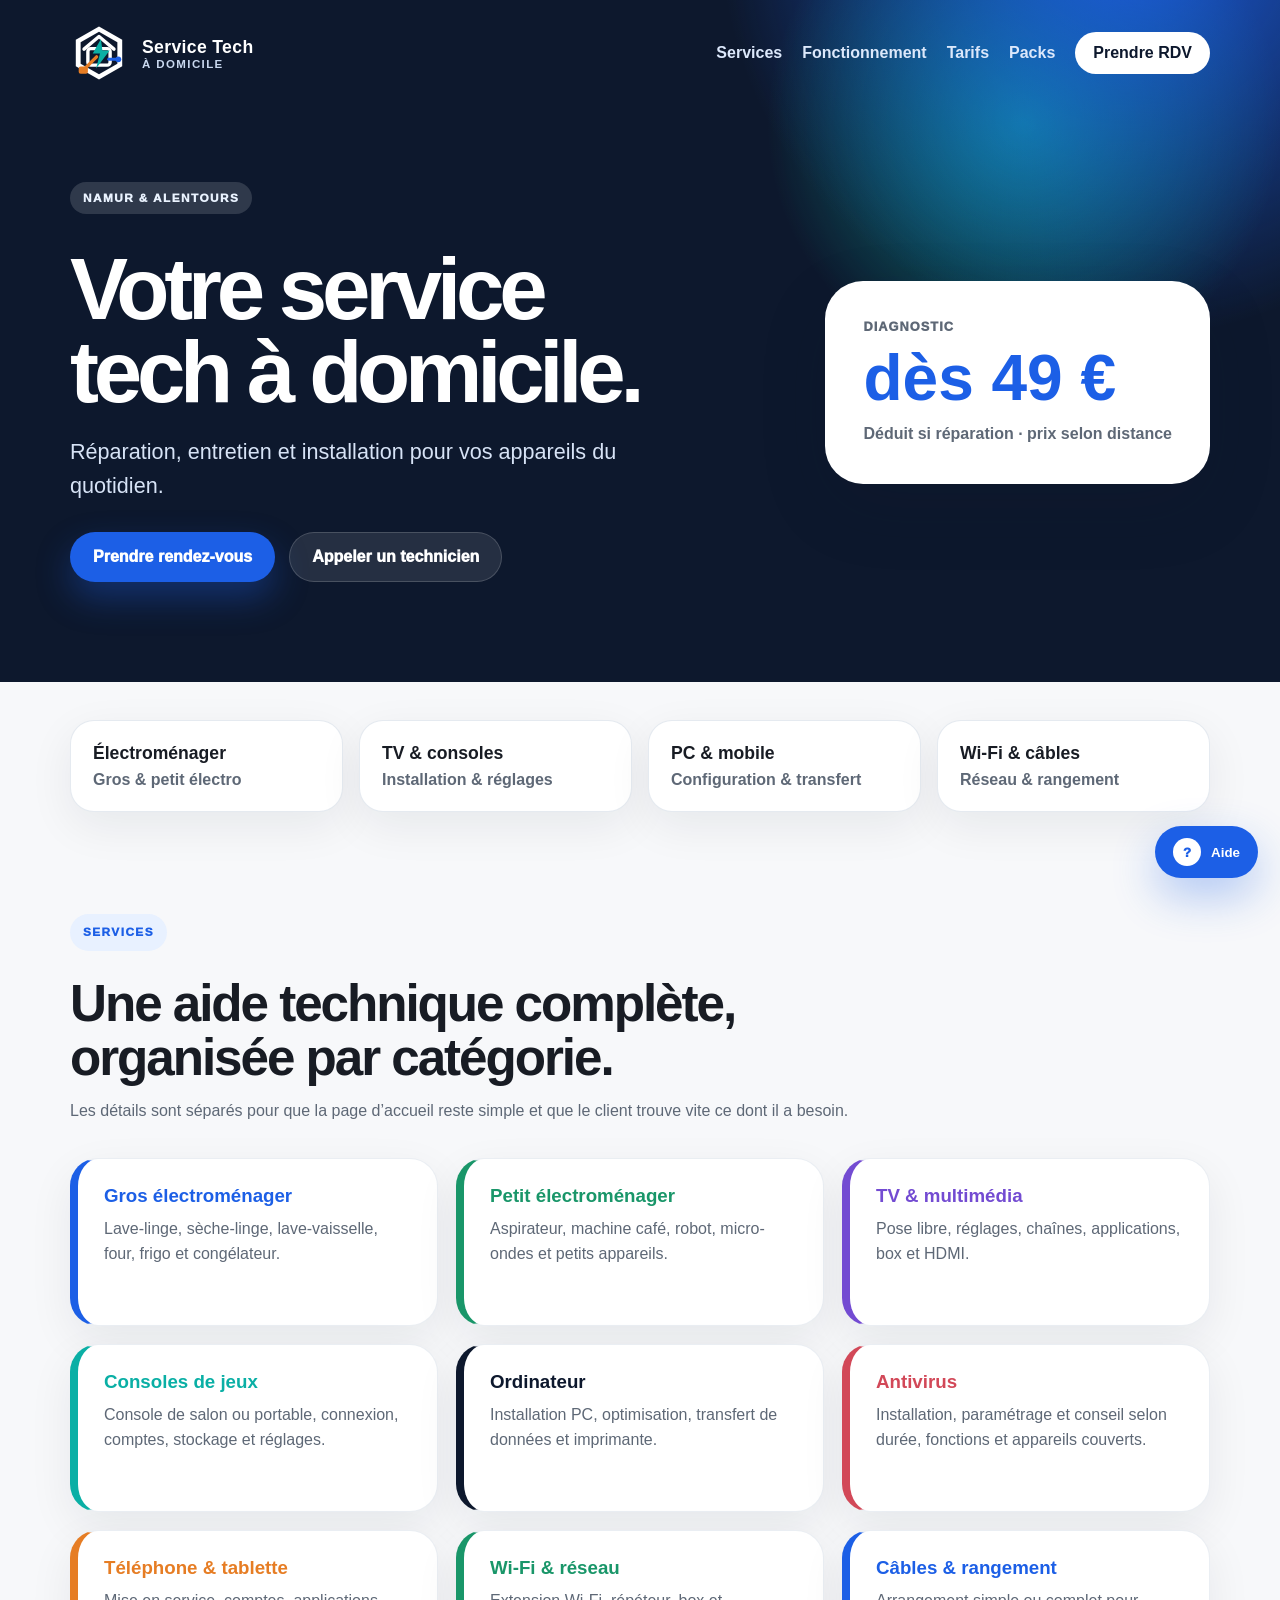
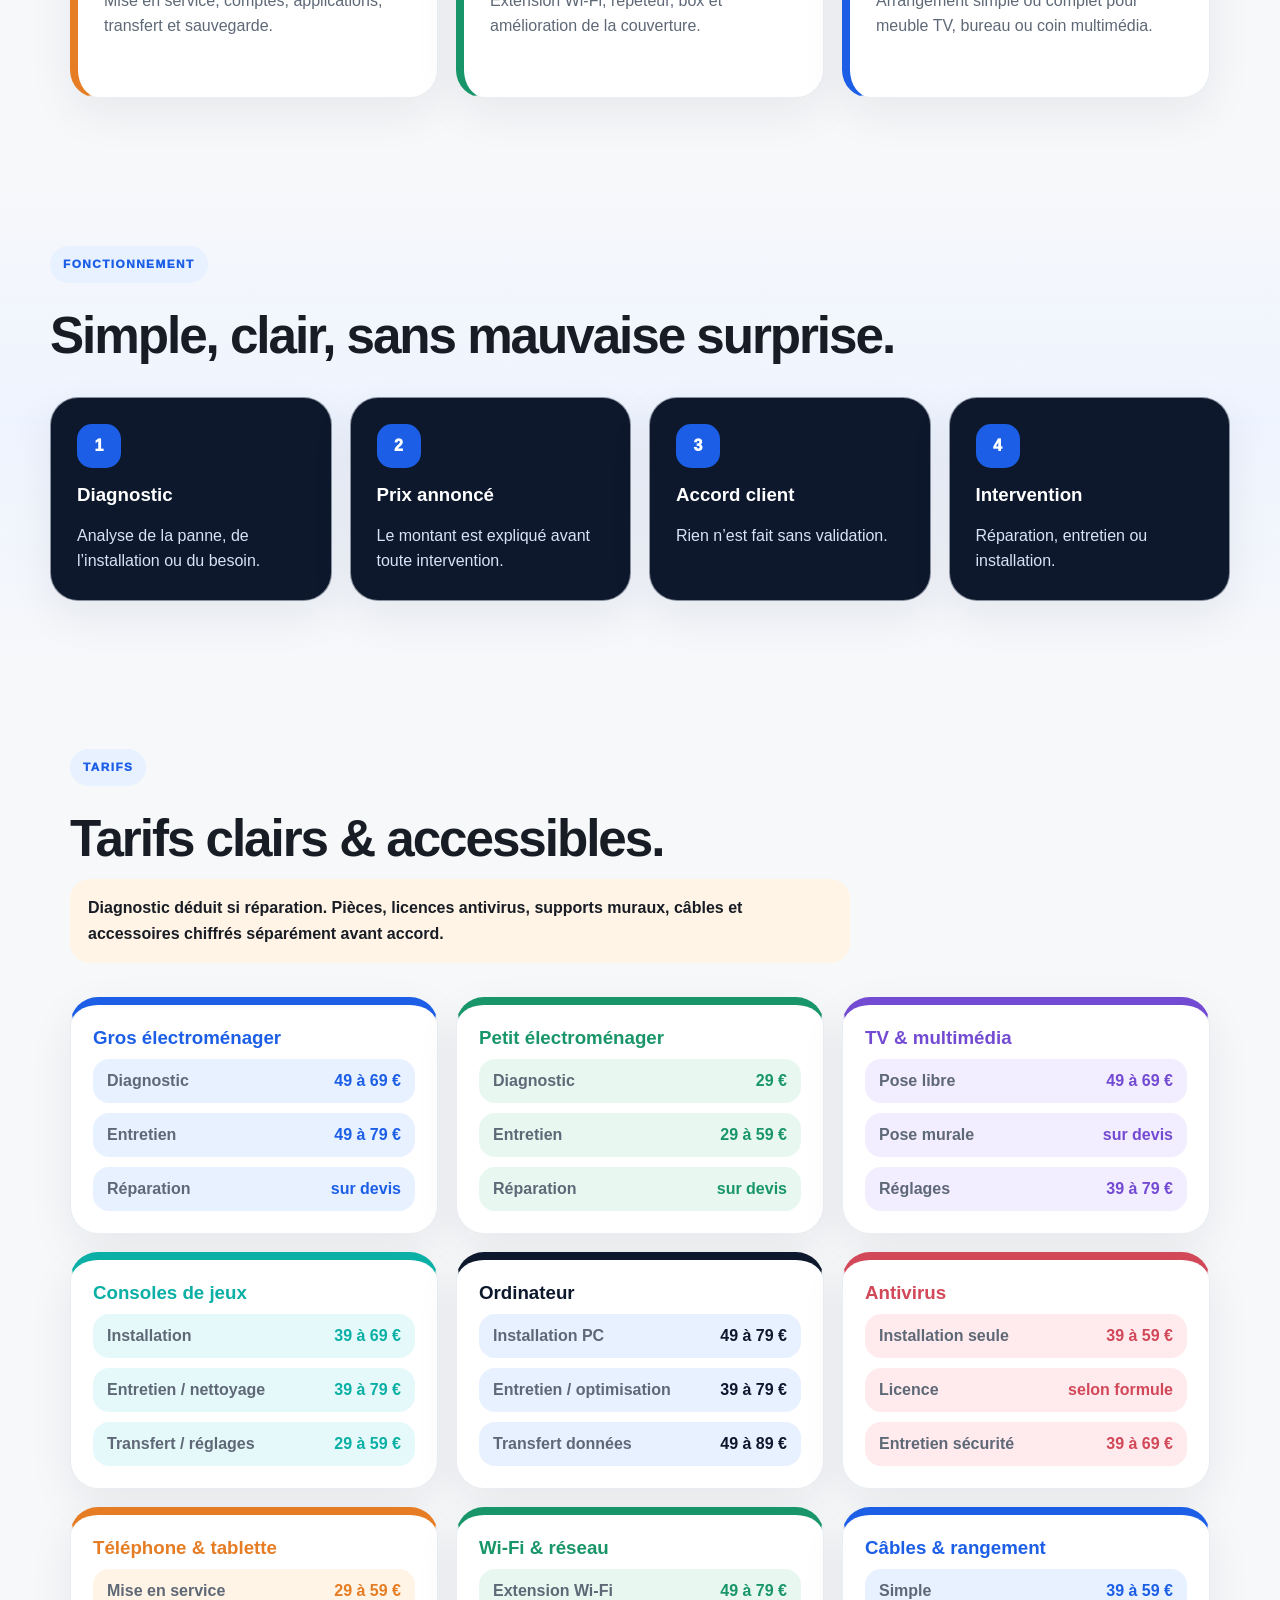
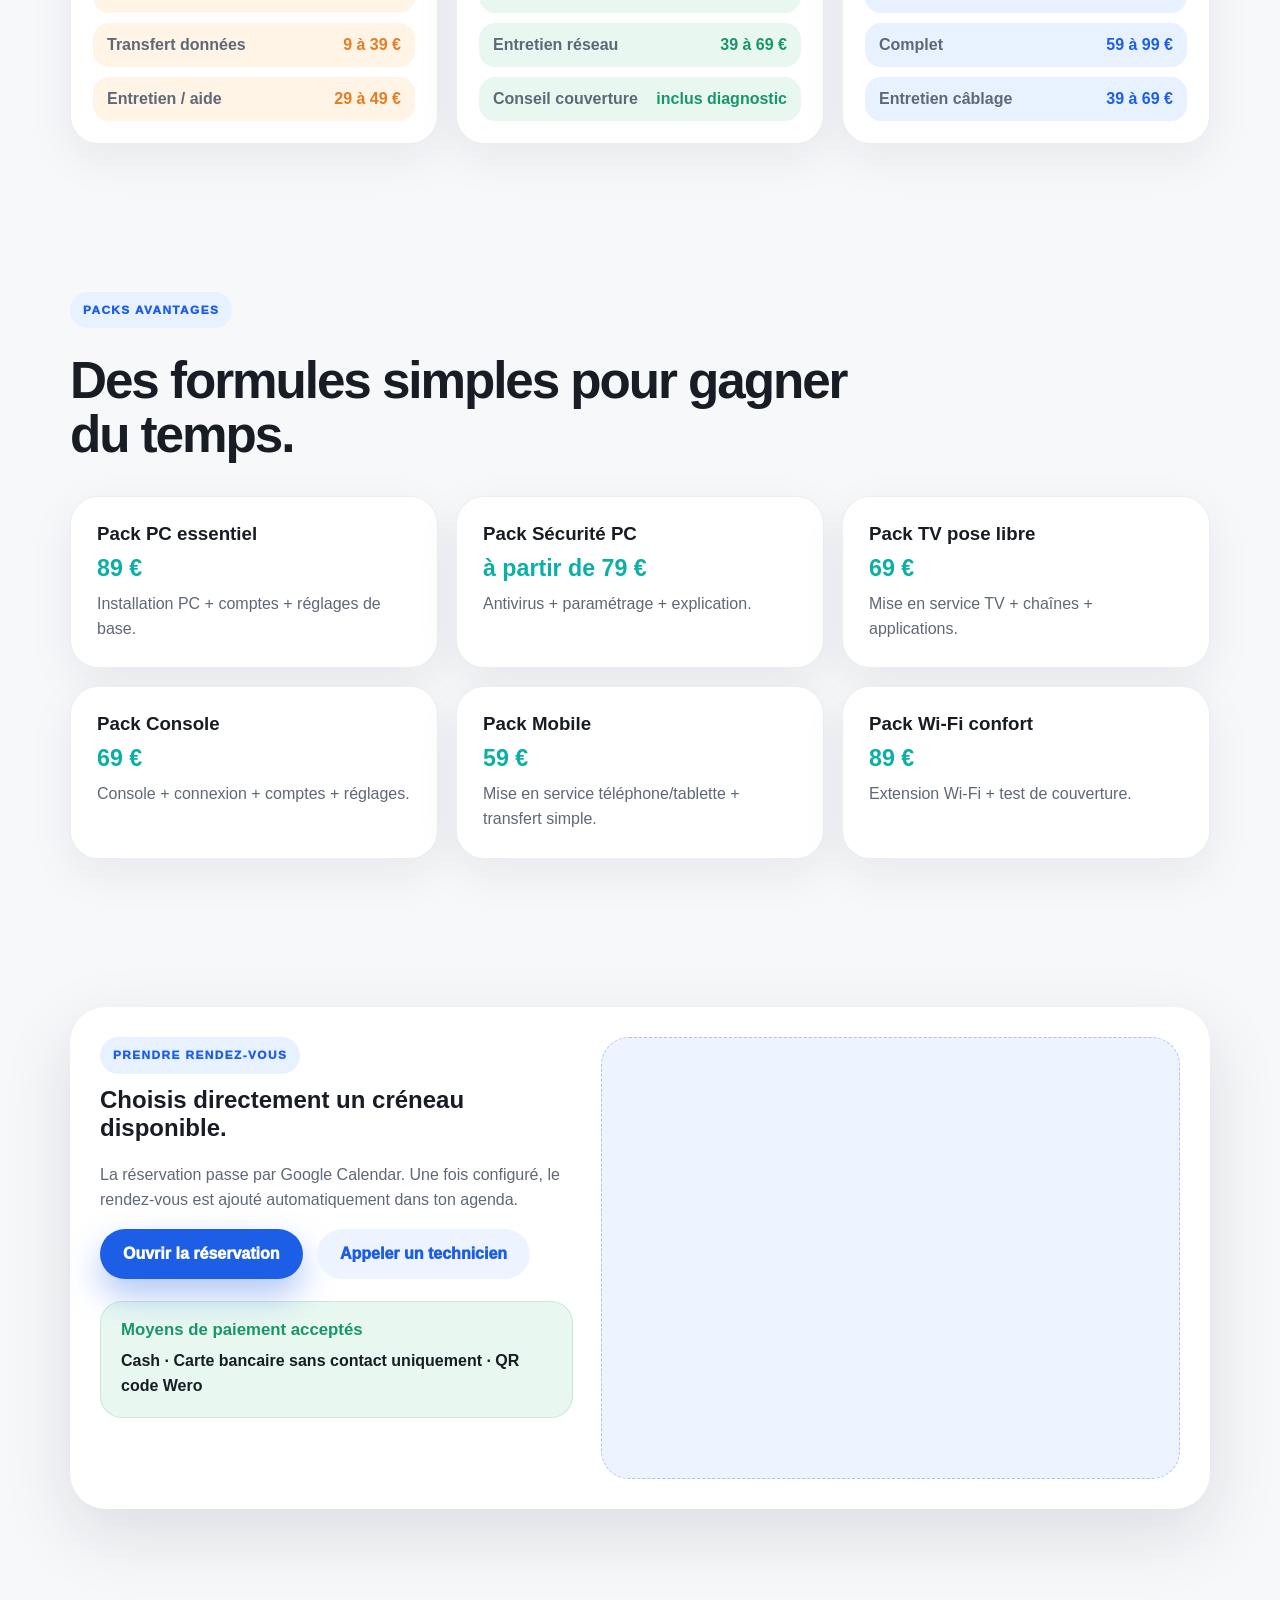
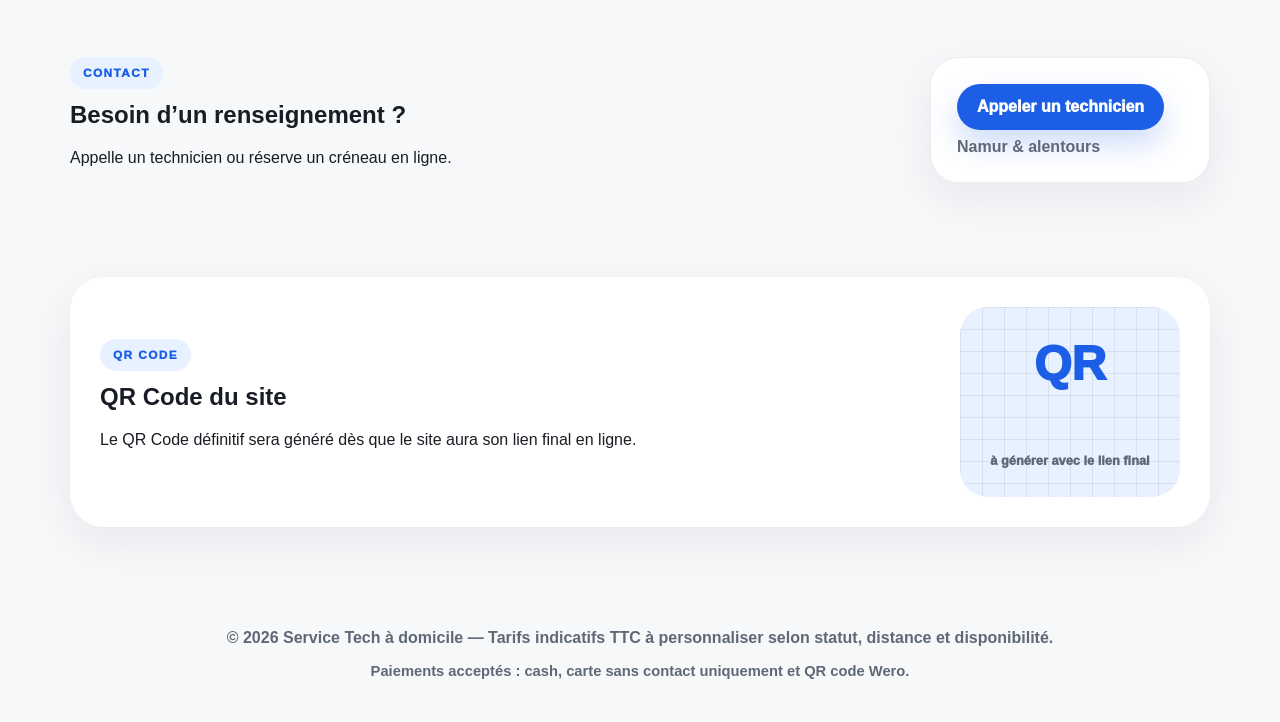
==== index.html @ f1ea6dc9 "Add files via upload" ====
<!doctype html>
<html lang="fr">
<head>
  <meta charset="utf-8" />
  <meta name="viewport" content="width=device-width,initial-scale=1" />
  <meta name="description" content="Service Tech à domicile à Namur : réparation, entretien et installation électroménager, TV, PC, téléphone, tablette, consoles, Wi‑Fi et câbles." />
  <title>Service Tech à domicile — Namur</title>
  <link rel="preconnect" href="https://calendar.google.com">
  <link rel="stylesheet" href="styles.css" />
</head>
<body>
  <header class="site-header" id="top">
    <nav class="nav">
      <a class="brand" href="#top" aria-label="Accueil Service Tech">
        <span class="logo" aria-hidden="true">
          <svg viewBox="0 0 120 120" role="img">
            <polygon points="60,5 108,32.5 108,87.5 60,115 12,87.5 12,32.5" fill="#fff"/>
            <polygon points="60,16 98,38 98,82 60,104 22,82 22,38" fill="#0d182d"/>
            <path d="M29 52 L60 26 L91 52" fill="none" stroke="#fff" stroke-width="7" stroke-linecap="round" stroke-linejoin="round"/>
            <rect x="37" y="51" width="46" height="34" rx="6" fill="none" stroke="#fff" stroke-width="7"/>
            <path d="M64 31 L47 61 H62 L54 92 L82 55 H67 Z" fill="#0aafa5"/>
            <path d="M28 95 L55 68" stroke="#e67d24" stroke-width="7" stroke-linecap="round"/>
            <rect x="18" y="88" width="19" height="15" rx="4" fill="#e67d24"/>
            <path d="M80 73 H96" stroke="#1c5fe6" stroke-width="6" stroke-linecap="round"/>
            <circle cx="100" cy="73" r="6" fill="#1c5fe6"/>
          </svg>
        </span>
        <span>
          <strong>Service Tech</strong>
          <small>à domicile</small>
        </span>
      </a>

      <button class="nav-toggle" aria-expanded="false" aria-label="Ouvrir le menu">☰</button>

      <div class="nav-links">
        <a href="#services">Services</a>
        <a href="#fonctionnement">Fonctionnement</a>
        <a href="#tarifs">Tarifs</a>
        <a href="#packs">Packs</a>
        <a href="#rdv" class="nav-cta">Prendre RDV</a>
      </div>
    </nav>

    <section class="hero">
      <div class="hero-content">
        <p class="eyebrow">Namur & alentours</p>
        <h1>Votre service tech à domicile.</h1>
        <p class="hero-text">
          Réparation, entretien et installation pour vos appareils du quotidien.
        </p>
        <div class="hero-actions">
          <a class="btn primary" href="#rdv">Prendre rendez-vous</a>
          <a class="btn secondary" href="tel:+32498659894">Appeler un technicien</a>
        </div>
      </div>

      <aside class="hero-mini-card" aria-label="Engagement principal">
        <span>Diagnostic</span>
        <strong>dès 49 €</strong>
        <p>Déduit si réparation · prix selon distance</p>
      </aside>
    </section>
  </header>

  <main>
    <section class="section quick-categories" aria-label="Catégories principales">
      <div class="mini-grid">
        <a href="#services"><strong>Électroménager</strong><span>Gros & petit électro</span></a>
        <a href="#services"><strong>TV & consoles</strong><span>Installation & réglages</span></a>
        <a href="#services"><strong>PC & mobile</strong><span>Configuration & transfert</span></a>
        <a href="#services"><strong>Wi‑Fi & câbles</strong><span>Réseau & rangement</span></a>
      </div>
    </section>

    <section class="section" id="services">
      <div class="section-title">
        <p class="eyebrow dark">Services</p>
        <h2>Une aide technique complète, organisée par catégorie.</h2>
        <p>Les détails sont séparés pour que la page d’accueil reste simple et que le client trouve vite ce dont il a besoin.</p>
      </div>

      <div class="service-grid">
        <article class="service-card blue"><h3>Gros électroménager</h3><p>Lave-linge, sèche-linge, lave-vaisselle, four, frigo et congélateur.</p></article>
        <article class="service-card green"><h3>Petit électroménager</h3><p>Aspirateur, machine café, robot, micro-ondes et petits appareils.</p></article>
        <article class="service-card purple"><h3>TV & multimédia</h3><p>Pose libre, réglages, chaînes, applications, box et HDMI.</p></article>
        <article class="service-card teal"><h3>Consoles de jeux</h3><p>Console de salon ou portable, connexion, comptes, stockage et réglages.</p></article>
        <article class="service-card navy"><h3>Ordinateur</h3><p>Installation PC, optimisation, transfert de données et imprimante.</p></article>
        <article class="service-card red"><h3>Antivirus</h3><p>Installation, paramétrage et conseil selon durée, fonctions et appareils couverts.</p></article>
        <article class="service-card orange"><h3>Téléphone & tablette</h3><p>Mise en service, comptes, applications, transfert et sauvegarde.</p></article>
        <article class="service-card green"><h3>Wi‑Fi & réseau</h3><p>Extension Wi‑Fi, répéteur, box et amélioration de la couverture.</p></article>
        <article class="service-card blue"><h3>Câbles & rangement</h3><p>Arrangement simple ou complet pour meuble TV, bureau ou coin multimédia.</p></article>
      </div>
    </section>

    <section class="section process" id="fonctionnement">
      <div class="section-title">
        <p class="eyebrow dark">Fonctionnement</p>
        <h2>Simple, clair, sans mauvaise surprise.</h2>
      </div>
      <div class="steps">
        <article><span>1</span><h3>Diagnostic</h3><p>Analyse de la panne, de l’installation ou du besoin.</p></article>
        <article><span>2</span><h3>Prix annoncé</h3><p>Le montant est expliqué avant toute intervention.</p></article>
        <article><span>3</span><h3>Accord client</h3><p>Rien n’est fait sans validation.</p></article>
        <article><span>4</span><h3>Intervention</h3><p>Réparation, entretien ou installation.</p></article>
      </div>
    </section>

    <section class="section pricing" id="tarifs">
      <div class="section-title">
        <p class="eyebrow dark">Tarifs</p>
        <h2>Tarifs clairs & accessibles.</h2>
        <p class="notice">Diagnostic déduit si réparation. Pièces, licences antivirus, supports muraux, câbles et accessoires chiffrés séparément avant accord.</p>
      </div>

      <div class="pricing-grid">
        <article class="price-card blue"><h3>Gros électroménager</h3><p><span>Diagnostic</span><strong>49 à 69 €</strong></p><p><span>Entretien</span><strong>49 à 79 €</strong></p><p><span>Réparation</span><strong>sur devis</strong></p></article>
        <article class="price-card green"><h3>Petit électroménager</h3><p><span>Diagnostic</span><strong>29 €</strong></p><p><span>Entretien</span><strong>29 à 59 €</strong></p><p><span>Réparation</span><strong>sur devis</strong></p></article>
        <article class="price-card purple"><h3>TV & multimédia</h3><p><span>Pose libre</span><strong>49 à 69 €</strong></p><p><span>Pose murale</span><strong>sur devis</strong></p><p><span>Réglages</span><strong>39 à 79 €</strong></p></article>
        <article class="price-card teal"><h3>Consoles de jeux</h3><p><span>Installation</span><strong>39 à 69 €</strong></p><p><span>Entretien / nettoyage</span><strong>39 à 79 €</strong></p><p><span>Transfert / réglages</span><strong>29 à 59 €</strong></p></article>
        <article class="price-card navy"><h3>Ordinateur</h3><p><span>Installation PC</span><strong>49 à 79 €</strong></p><p><span>Entretien / optimisation</span><strong>39 à 79 €</strong></p><p><span>Transfert données</span><strong>49 à 89 €</strong></p></article>
        <article class="price-card red"><h3>Antivirus</h3><p><span>Installation seule</span><strong>39 à 59 €</strong></p><p><span>Licence</span><strong>selon formule</strong></p><p><span>Entretien sécurité</span><strong>39 à 69 €</strong></p></article>
        <article class="price-card orange"><h3>Téléphone & tablette</h3><p><span>Mise en service</span><strong>29 à 59 €</strong></p><p><span>Transfert données</span><strong>9 à 39 €</strong></p><p><span>Entretien / aide</span><strong>29 à 49 €</strong></p></article>
        <article class="price-card green"><h3>Wi‑Fi & réseau</h3><p><span>Extension Wi‑Fi</span><strong>49 à 79 €</strong></p><p><span>Entretien réseau</span><strong>39 à 69 €</strong></p><p><span>Conseil couverture</span><strong>inclus diagnostic</strong></p></article>
        <article class="price-card blue"><h3>Câbles & rangement</h3><p><span>Simple</span><strong>39 à 59 €</strong></p><p><span>Complet</span><strong>59 à 99 €</strong></p><p><span>Entretien câblage</span><strong>39 à 69 €</strong></p></article>
      </div>
    </section>

    <section class="section packs" id="packs">
      <div class="section-title">
        <p class="eyebrow dark">Packs Avantages</p>
        <h2>Des formules simples pour gagner du temps.</h2>
      </div>
      <div class="pack-grid">
        <article><h3>Pack PC essentiel</h3><strong>89 €</strong><p>Installation PC + comptes + réglages de base.</p></article>
        <article><h3>Pack Sécurité PC</h3><strong>à partir de 79 €</strong><p>Antivirus + paramétrage + explication.</p></article>
        <article><h3>Pack TV pose libre</h3><strong>69 €</strong><p>Mise en service TV + chaînes + applications.</p></article>
        <article><h3>Pack Console</h3><strong>69 €</strong><p>Console + connexion + comptes + réglages.</p></article>
        <article><h3>Pack Mobile</h3><strong>59 €</strong><p>Mise en service téléphone/tablette + transfert simple.</p></article>
        <article><h3>Pack Wi‑Fi confort</h3><strong>89 €</strong><p>Extension Wi‑Fi + test de couverture.</p></article>
      </div>
    </section>

    <section class="section booking" id="rdv">
      <div class="booking-card">
        <div>
          <p class="eyebrow dark">Prendre rendez-vous</p>
          <h2>Choisis directement un créneau disponible.</h2>
          <p>
            La réservation passe par Google Calendar. Une fois configuré, le rendez-vous est ajouté automatiquement dans ton agenda.
          </p>
          <a class="btn primary booking-link" href="#" target="_blank" rel="noopener">Ouvrir la réservation</a>
          <a class="btn ghost" href="tel:+32498659894">Appeler un technicien</a>

          <div class="payment-box">
            <h3>Moyens de paiement acceptés</h3>
            <p>Cash · Carte bancaire sans contact uniquement · QR code Wero</p>
          </div>
          
        </div>
        <div class="booking-embed">
          <iframe title="Réservation Google Calendar" src="about:blank"></iframe>
          <p class="embed-placeholder">Ton calendrier de réservation apparaîtra ici après configuration.</p>
        </div>
      </div>
    </section>

    <section class="section contact" id="contact">
      <div>
        <p class="eyebrow dark">Contact</p>
        <h2>Besoin d’un renseignement ?</h2>
        <p>Appelle un technicien ou réserve un créneau en ligne.</p>
      </div>
      <div class="contact-card">
        <a class="call-technician" href="tel:+32498659894">Appeler un technicien</a>
        <span>Namur & alentours</span>
      </div>
    </section>
    <section class="section qr-section" id="qrcode">
      <div class="qr-card">
        <div>
          <p class="eyebrow dark">QR Code</p>
          <h2>QR Code du site</h2>
          <p>Le QR Code définitif sera généré dès que le site aura son lien final en ligne.</p>
        </div>
        <div class="qr-placeholder">
          <span>QR</span>
          <small>à générer avec le lien final</small>
        </div>
      </div>
    </section>

  </main>

  <div class="chatbot" aria-live="polite">
    <button class="chatbot-toggle" aria-expanded="false" aria-label="Ouvrir l’assistant">
      <span>?</span>
      <strong>Aide</strong>
    </button>

    <section class="chatbot-panel" aria-label="Assistant du site">
      <div class="chatbot-header">
        <div>
          <strong>Assistant Service Tech</strong>
          <span>Je vous aide à choisir le bon service</span>
        </div>
        <button class="chatbot-close" aria-label="Fermer l’assistant">×</button>
      </div>

      <div class="chatbot-messages" id="chatbotMessages">
        <div class="bot-message">
          Bonjour 👋 Je peux vous aider à trouver le bon service. Quel est votre besoin ?
        </div>
      </div>

      <div class="chatbot-quick">
        <button data-answer="rdv">Prendre rendez-vous</button>
        <button data-answer="electro">Panne électroménager</button>
        <button data-answer="tv">TV ou console</button>
        <button data-answer="pc">PC / antivirus</button>
        <button data-answer="mobile">Téléphone / tablette</button>
        <button data-answer="wifi">Wi‑Fi / câbles</button>
        <button data-answer="tarifs">Voir les tarifs</button>
        <button data-answer="paiement">Paiements acceptés</button>
      </div>

      <form class="chatbot-form">
        <input type="text" id="chatbotInput" placeholder="Écrivez votre question..." autocomplete="off" />
        <button type="submit">Envoyer</button>
      </form>
    </section>
  </div>


  <footer>
    <p>© <span id="year"></span> Service Tech à domicile — Tarifs indicatifs TTC à personnaliser selon statut, distance et disponibilité.</p>
    <p class="footer-payment">Paiements acceptés : cash, carte sans contact uniquement et QR code Wero.</p>
  </footer>

  <script src="script.js"></script>
</body>
</html>
---- styles.css ----
:root{
  --navy:#0d182d;
  --ink:#181c24;
  --muted:#5e6876;
  --blue:#1c5fe6;
  --teal:#0aafa5;
  --orange:#e67d24;
  --green:#199669;
  --purple:#734bd2;
  --red:#d24858;
  --bg:#f7f8fa;
  --card:#ffffff;
  --line:#dce3eb;
  --soft-blue:#e8f1ff;
  --soft-green:#e8f8f1;
  --soft-purple:#f2edff;
  --soft-orange:#fff4e6;
  --soft-red:#ffebee;
  --soft-teal:#e6f9fa;
  --shadow:0 24px 70px rgba(13,24,45,.12);
  --radius:28px;
}

*{box-sizing:border-box}
html{scroll-behavior:smooth}
body{
  margin:0;
  font-family:-apple-system,BlinkMacSystemFont,"Segoe UI",Roboto,Arial,sans-serif;
  background:var(--bg);
  color:var(--ink);
}
a{color:inherit;text-decoration:none}
.site-header{
  background:
    radial-gradient(circle at 88% -10%, rgba(28,95,230,.95), transparent 30%),
    radial-gradient(circle at 80% 18%, rgba(10,175,165,.75), transparent 22%),
    var(--navy);
  color:white;
  overflow:hidden;
}
.nav{
  max-width:1180px;
  margin:auto;
  padding:24px 20px;
  display:flex;
  align-items:center;
  justify-content:space-between;
  gap:20px;
}
.brand{display:flex;align-items:center;gap:14px}
.logo{width:58px;height:58px;display:grid;place-items:center}
.logo svg{width:58px;height:58px}
.brand strong{display:block;font-size:1.1rem;letter-spacing:.02em}
.brand small{display:block;color:#c9d8ef;text-transform:uppercase;font-weight:800;font-size:.72rem;letter-spacing:.12em}
.nav-links{display:flex;align-items:center;gap:20px;font-weight:800;color:#dce8fb}
.nav-links a:hover{color:white}
.nav-cta{background:white;color:var(--navy)!important;padding:12px 18px;border-radius:999px}
.nav-toggle{display:none;border:0;background:white;color:var(--navy);border-radius:14px;padding:10px 13px;font-size:1.2rem}

.hero{
  max-width:1180px;
  margin:auto;
  padding:76px 20px 100px;
  display:grid;
  grid-template-columns:1.15fr .85fr;
  gap:48px;
  align-items:center;
}
.eyebrow{
  display:inline-flex;
  padding:9px 13px;
  border-radius:999px;
  background:rgba(255,255,255,.14);
  color:#eaf3ff;
  text-transform:uppercase;
  font-weight:950;
  letter-spacing:.12em;
  font-size:.74rem;
}
.eyebrow.dark{background:var(--soft-blue);color:var(--blue)}
h1,h2,h3,p{margin-top:0}
h1{
  font-size:clamp(3rem,6.8vw,6rem);
  line-height:.95;
  margin:22px 0;
  letter-spacing:-.06em;
  max-width:780px;
}
.hero-text{font-size:1.35rem;line-height:1.55;color:#d7e3f6;max-width:610px}
.hero-actions{display:flex;gap:14px;flex-wrap:wrap;margin-top:30px}
.btn{
  display:inline-flex;
  align-items:center;
  justify-content:center;
  border-radius:999px;
  padding:15px 22px;
  font-weight:950;
  border:1px solid transparent;
}
.btn.primary{background:var(--blue);color:white;box-shadow:0 16px 34px rgba(28,95,230,.35)}
.btn.secondary{background:rgba(255,255,255,.1);color:white;border-color:rgba(255,255,255,.16)}
.btn.ghost{background:#eef4ff;color:var(--blue);margin-left:10px}
.hero-mini-card{
  background:white;
  color:var(--ink);
  border-radius:38px;
  padding:38px;
  box-shadow:var(--shadow);
  max-width:420px;
  justify-self:end;
}
.hero-mini-card span{display:block;color:var(--muted);font-weight:950;text-transform:uppercase;letter-spacing:.08em;font-size:.8rem}
.hero-mini-card strong{display:block;color:var(--blue);font-size:4rem;line-height:1;margin:12px 0}
.hero-mini-card p{color:var(--muted);font-weight:850;margin:0;line-height:1.5}

.section{max-width:1180px;margin:auto;padding:74px 20px}
.quick-categories{padding-top:38px;padding-bottom:28px}
.mini-grid{display:grid;grid-template-columns:repeat(4,1fr);gap:16px}
.mini-grid a{
  background:white;
  border-radius:24px;
  padding:22px;
  box-shadow:0 14px 45px rgba(13,24,45,.07);
  border:1px solid rgba(220,227,235,.75);
}
.mini-grid strong{display:block;font-size:1.1rem}
.mini-grid span{display:block;color:var(--muted);font-weight:750;margin-top:7px}

.section-title{max-width:780px;margin-bottom:34px}
.section-title h2{font-size:clamp(2rem,4vw,3.2rem);line-height:1.05;letter-spacing:-.04em;margin:14px 0}
.section-title p{color:var(--muted);line-height:1.6}
.notice{
  background:var(--soft-orange);
  color:var(--ink)!important;
  padding:16px 18px;
  border-radius:20px;
  font-weight:800;
}

.service-grid,.pricing-grid,.pack-grid,.steps{display:grid;gap:18px}
.service-grid{grid-template-columns:repeat(3,1fr)}
.service-card,.price-card,.pack-grid article,.steps article,.contact-card{
  background:white;border-radius:var(--radius);padding:26px;box-shadow:0 15px 45px rgba(13,24,45,.07);
  border:1px solid rgba(220,227,235,.6);
}
.service-card{
  min-height:168px;
  border-left:8px solid var(--blue);
}
.service-card h3,.price-card h3,.pack-grid h3{margin-bottom:10px}
.service-card p,.pack-grid p,.steps p{color:var(--muted);line-height:1.55;margin:0}

.blue{--local:var(--blue);--soft:var(--soft-blue)}
.green{--local:var(--green);--soft:var(--soft-green)}
.purple{--local:var(--purple);--soft:var(--soft-purple)}
.teal{--local:var(--teal);--soft:var(--soft-teal)}
.orange{--local:var(--orange);--soft:var(--soft-orange)}
.red{--local:var(--red);--soft:var(--soft-red)}
.navy{--local:var(--navy);--soft:var(--soft-blue)}
.service-card{border-left-color:var(--local)}
.service-card h3{color:var(--local)}

.process{
  max-width:none;
  background:linear-gradient(180deg,transparent,#eef4ff,transparent);
}
.process>.section-title,.steps{max-width:1180px;margin-left:auto;margin-right:auto}
.steps{grid-template-columns:repeat(4,1fr)}
.steps article{background:#0d182d;color:white}
.steps span{
  width:44px;height:44px;border-radius:15px;background:var(--blue);color:white;
  display:grid;place-items:center;font-weight:950;margin-bottom:16px
}
.steps p{color:#d7e3f6}

.pricing-grid{grid-template-columns:repeat(3,1fr)}
.price-card{padding:22px;border-top:8px solid var(--local)}
.price-card h3{color:var(--local)}
.price-card p{
  display:flex;align-items:center;justify-content:space-between;gap:16px;
  margin:10px 0 0;padding:13px 14px;border-radius:16px;background:var(--soft)
}
.price-card span{color:var(--muted);font-weight:850}
.price-card strong{color:var(--local);text-align:right}

.pack-grid{grid-template-columns:repeat(3,1fr)}
.pack-grid strong{display:block;color:var(--teal);font-size:1.45rem;margin-bottom:10px}

.booking-card{
  display:grid;
  grid-template-columns:.9fr 1.1fr;
  gap:28px;
  padding:30px;
  border-radius:36px;
  background:white;
  box-shadow:var(--shadow);
}
.booking-card p,.booking-card li{color:var(--muted);line-height:1.6}
.booking-embed{
  min-height:440px;
  border-radius:28px;
  background:#eef4ff;
  border:1px dashed #a9c3f8;
  position:relative;
  overflow:hidden;
}
.booking-embed iframe{
  width:100%;
  height:100%;
  min-height:440px;
  border:0;
  display:none;
}
.embed-placeholder{
  position:absolute;
  inset:0;
  display:grid;
  place-items:center;
  text-align:center;
  padding:30px;
  color:var(--muted);
  font-weight:950;
}
.small-note{font-size:.88rem;margin-top:18px}
code{background:#edf2fb;padding:3px 6px;border-radius:8px}

.contact{
  display:flex;
  align-items:center;
  justify-content:space-between;
  gap:24px;
}
.contact-card{display:grid;gap:8px;min-width:280px}
.contact-card a{font-size:1.7rem;font-weight:950;color:var(--blue)}
.contact-card span{color:var(--muted);font-weight:800}
footer{padding:28px 20px;text-align:center;color:var(--muted);font-weight:700}

@media (max-width:980px){
  .mini-grid,.service-grid,.pricing-grid,.pack-grid,.steps{grid-template-columns:repeat(2,1fr)}
}
@media (max-width:760px){
  .nav-toggle{display:block}
  .nav-links{
    position:absolute;left:20px;right:20px;top:82px;display:none;
    background:white;color:var(--ink);padding:18px;border-radius:22px;box-shadow:var(--shadow);z-index:10;
    flex-direction:column;align-items:flex-start
  }
  .nav-links.open{display:flex}
  .nav-cta{background:var(--blue);color:white!important}
  .hero,.booking-card{grid-template-columns:1fr}
  .hero-mini-card{justify-self:start}
  .mini-grid,.service-grid,.pricing-grid,.pack-grid,.steps{grid-template-columns:1fr}
  .contact{display:block}
  .btn.ghost{margin-left:0;margin-top:10px}
}

.payment-box{
  margin-top:22px;
  padding:18px 20px;
  border-radius:22px;
  background:var(--soft-green);
  border:1px solid rgba(25,150,105,.16);
}
.payment-box h3{
  margin:0 0 8px;
  color:var(--green);
  font-size:1.05rem;
}
.payment-box p{
  margin:0;
  color:var(--ink);
  font-weight:850;
}
.footer-payment{
  margin-top:8px;
  font-size:.92rem;
}

.call-technician{
  display:inline-flex;
  align-items:center;
  justify-content:center;
  width:max-content;
  border-radius:999px;
  padding:14px 20px;
  background:var(--blue);
  color:white!important;
  font-size:1rem!important;
  font-weight:950;
  box-shadow:0 14px 30px rgba(28,95,230,.22);
}

/* Chatbot gratuit intégré */
.chatbot{
  position:fixed;
  right:22px;
  bottom:22px;
  z-index:1000;
  font-family:inherit;
}
.chatbot-toggle{
  display:flex;
  align-items:center;
  gap:10px;
  border:0;
  border-radius:999px;
  padding:12px 18px;
  background:var(--blue);
  color:white;
  font-weight:950;
  box-shadow:0 18px 45px rgba(28,95,230,.32);
  cursor:pointer;
}
.chatbot-toggle span{
  width:28px;
  height:28px;
  border-radius:50%;
  background:white;
  color:var(--blue);
  display:grid;
  place-items:center;
}
.chatbot-panel{
  display:none;
  position:absolute;
  right:0;
  bottom:64px;
  width:min(390px, calc(100vw - 32px));
  max-height:72vh;
  background:white;
  border-radius:28px;
  overflow:hidden;
  box-shadow:0 28px 90px rgba(13,24,45,.25);
  border:1px solid rgba(220,227,235,.8);
}
.chatbot-panel.open{display:block}
.chatbot-header{
  display:flex;
  justify-content:space-between;
  gap:16px;
  padding:18px 20px;
  background:var(--navy);
  color:white;
}
.chatbot-header strong{display:block}
.chatbot-header span{
  display:block;
  font-size:.84rem;
  color:#c9d8ef;
  margin-top:3px;
}
.chatbot-close{
  border:0;
  background:rgba(255,255,255,.12);
  color:white;
  width:34px;
  height:34px;
  border-radius:12px;
  font-size:1.4rem;
  cursor:pointer;
}
.chatbot-messages{
  padding:16px;
  max-height:250px;
  overflow:auto;
  display:grid;
  gap:10px;
  background:#f7f8fa;
}
.bot-message,.user-message{
  padding:12px 14px;
  border-radius:18px;
  line-height:1.45;
  font-size:.95rem;
}
.bot-message{
  background:white;
  color:var(--ink);
  border:1px solid rgba(220,227,235,.9);
  border-bottom-left-radius:6px;
}
.user-message{
  background:var(--blue);
  color:white;
  justify-self:end;
  border-bottom-right-radius:6px;
}
.chatbot-quick{
  padding:12px;
  display:flex;
  gap:8px;
  overflow-x:auto;
  border-top:1px solid var(--line);
}
.chatbot-quick button{
  white-space:nowrap;
  border:0;
  border-radius:999px;
  padding:9px 12px;
  background:var(--soft-blue);
  color:var(--blue);
  font-weight:850;
  cursor:pointer;
}
.chatbot-form{
  display:flex;
  gap:8px;
  padding:12px;
  border-top:1px solid var(--line);
}
.chatbot-form input{
  flex:1;
  border:1px solid var(--line);
  border-radius:999px;
  padding:12px 14px;
  font:inherit;
}
.chatbot-form button{
  border:0;
  border-radius:999px;
  padding:12px 14px;
  background:var(--teal);
  color:white;
  font-weight:950;
  cursor:pointer;
}
.qr-section{padding-top:20px}
.qr-card{
  display:grid;
  grid-template-columns:1fr 220px;
  gap:24px;
  align-items:center;
  background:white;
  border-radius:34px;
  padding:30px;
  box-shadow:0 15px 45px rgba(13,24,45,.07);
}
.qr-placeholder{
  height:190px;
  border-radius:28px;
  background:
    linear-gradient(90deg, rgba(13,24,45,.08) 1px, transparent 1px),
    linear-gradient(rgba(13,24,45,.08) 1px, transparent 1px),
    var(--soft-blue);
  background-size:22px 22px;
  display:grid;
  place-items:center;
  text-align:center;
  color:var(--blue);
  font-weight:950;
}
.qr-placeholder span{font-size:3rem}
.qr-placeholder small{display:block;color:var(--muted);font-size:.8rem;margin-top:4px}
@media (max-width:760px){
  .chatbot{right:14px;bottom:14px}
  .qr-card{grid-template-columns:1fr}
}
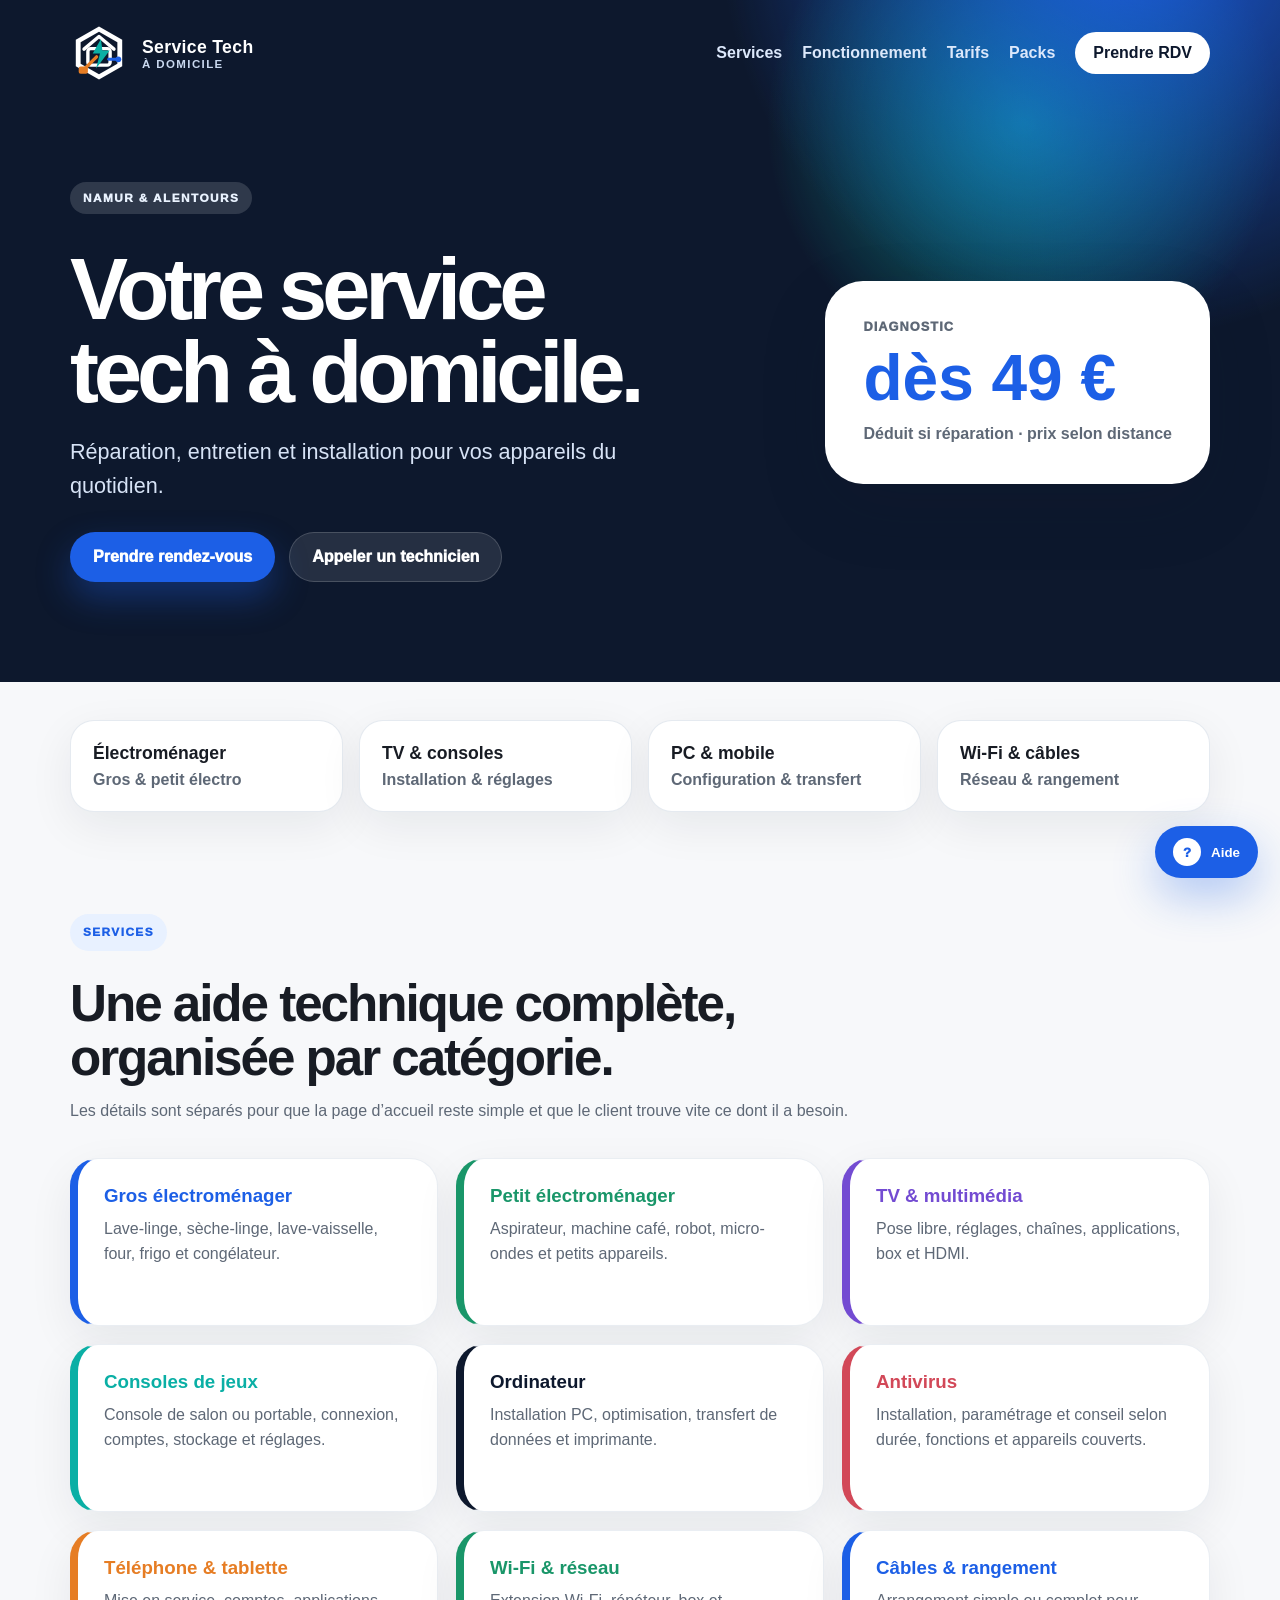
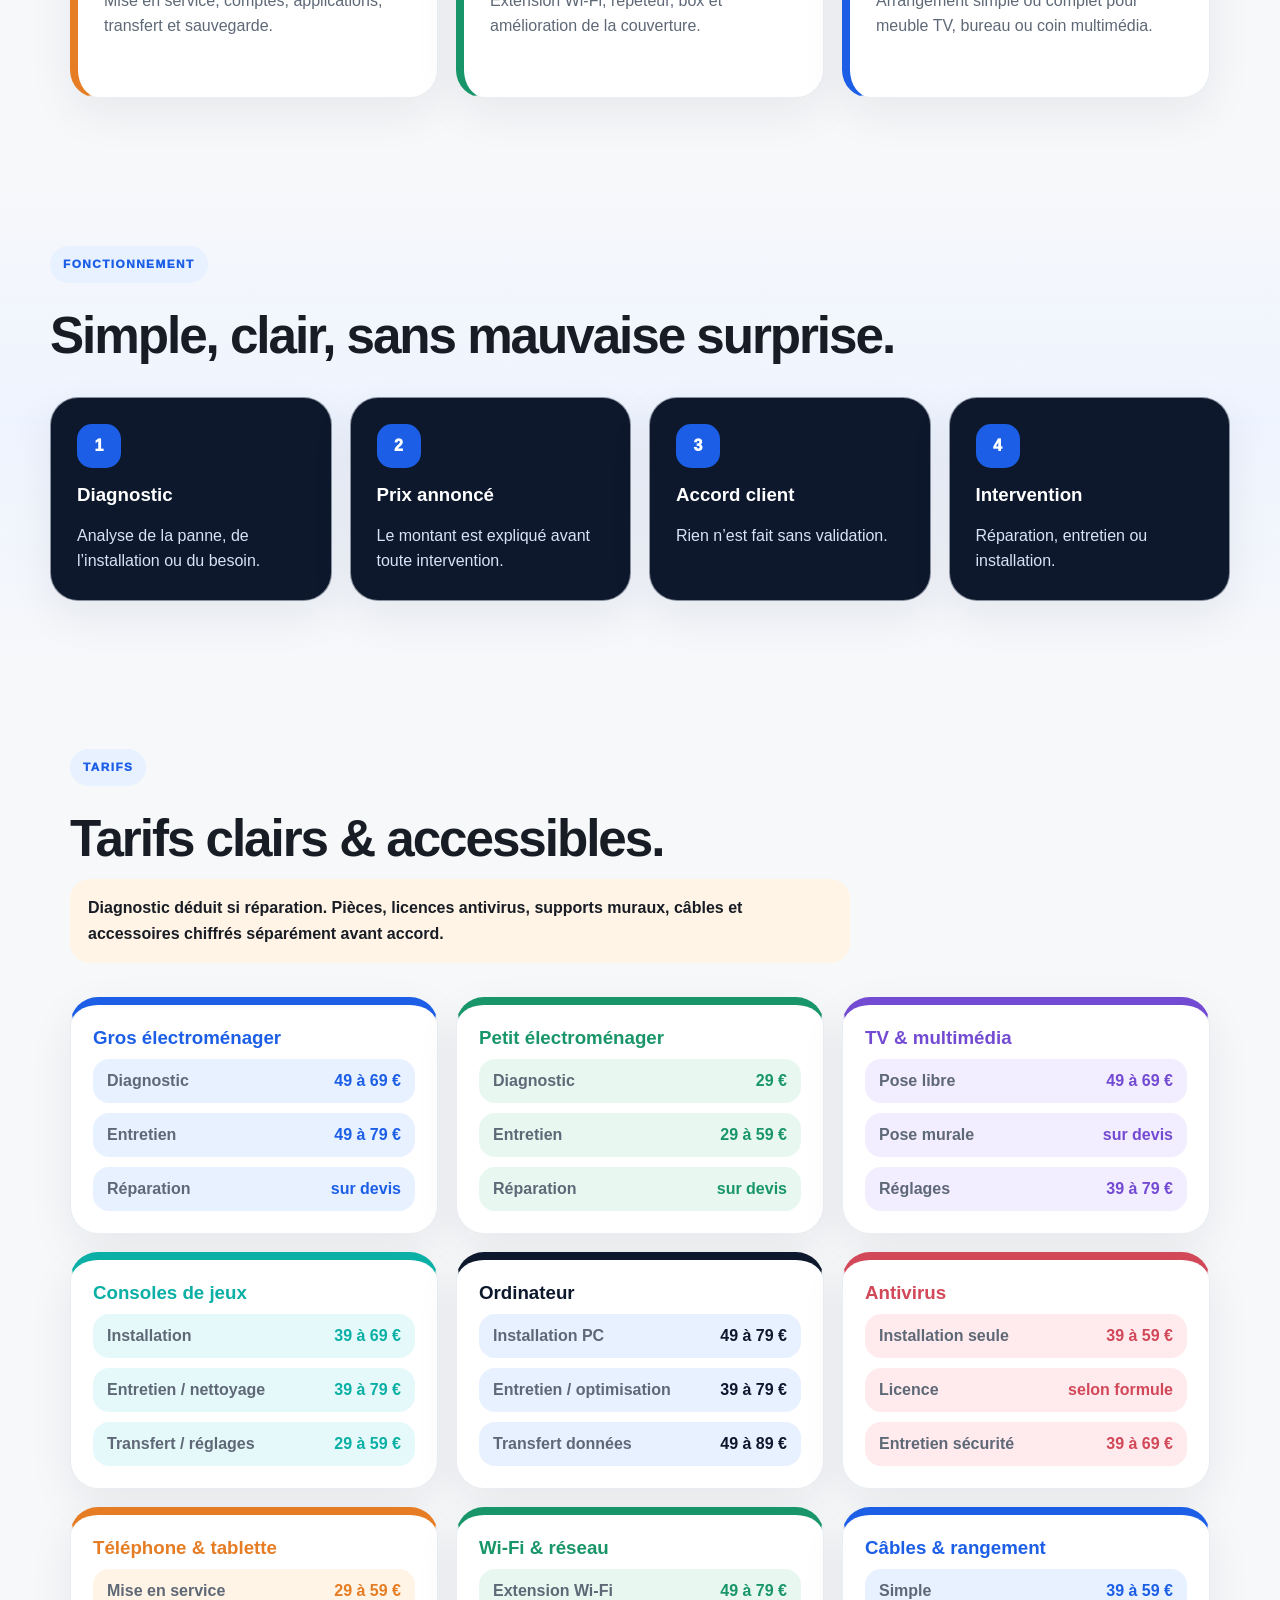
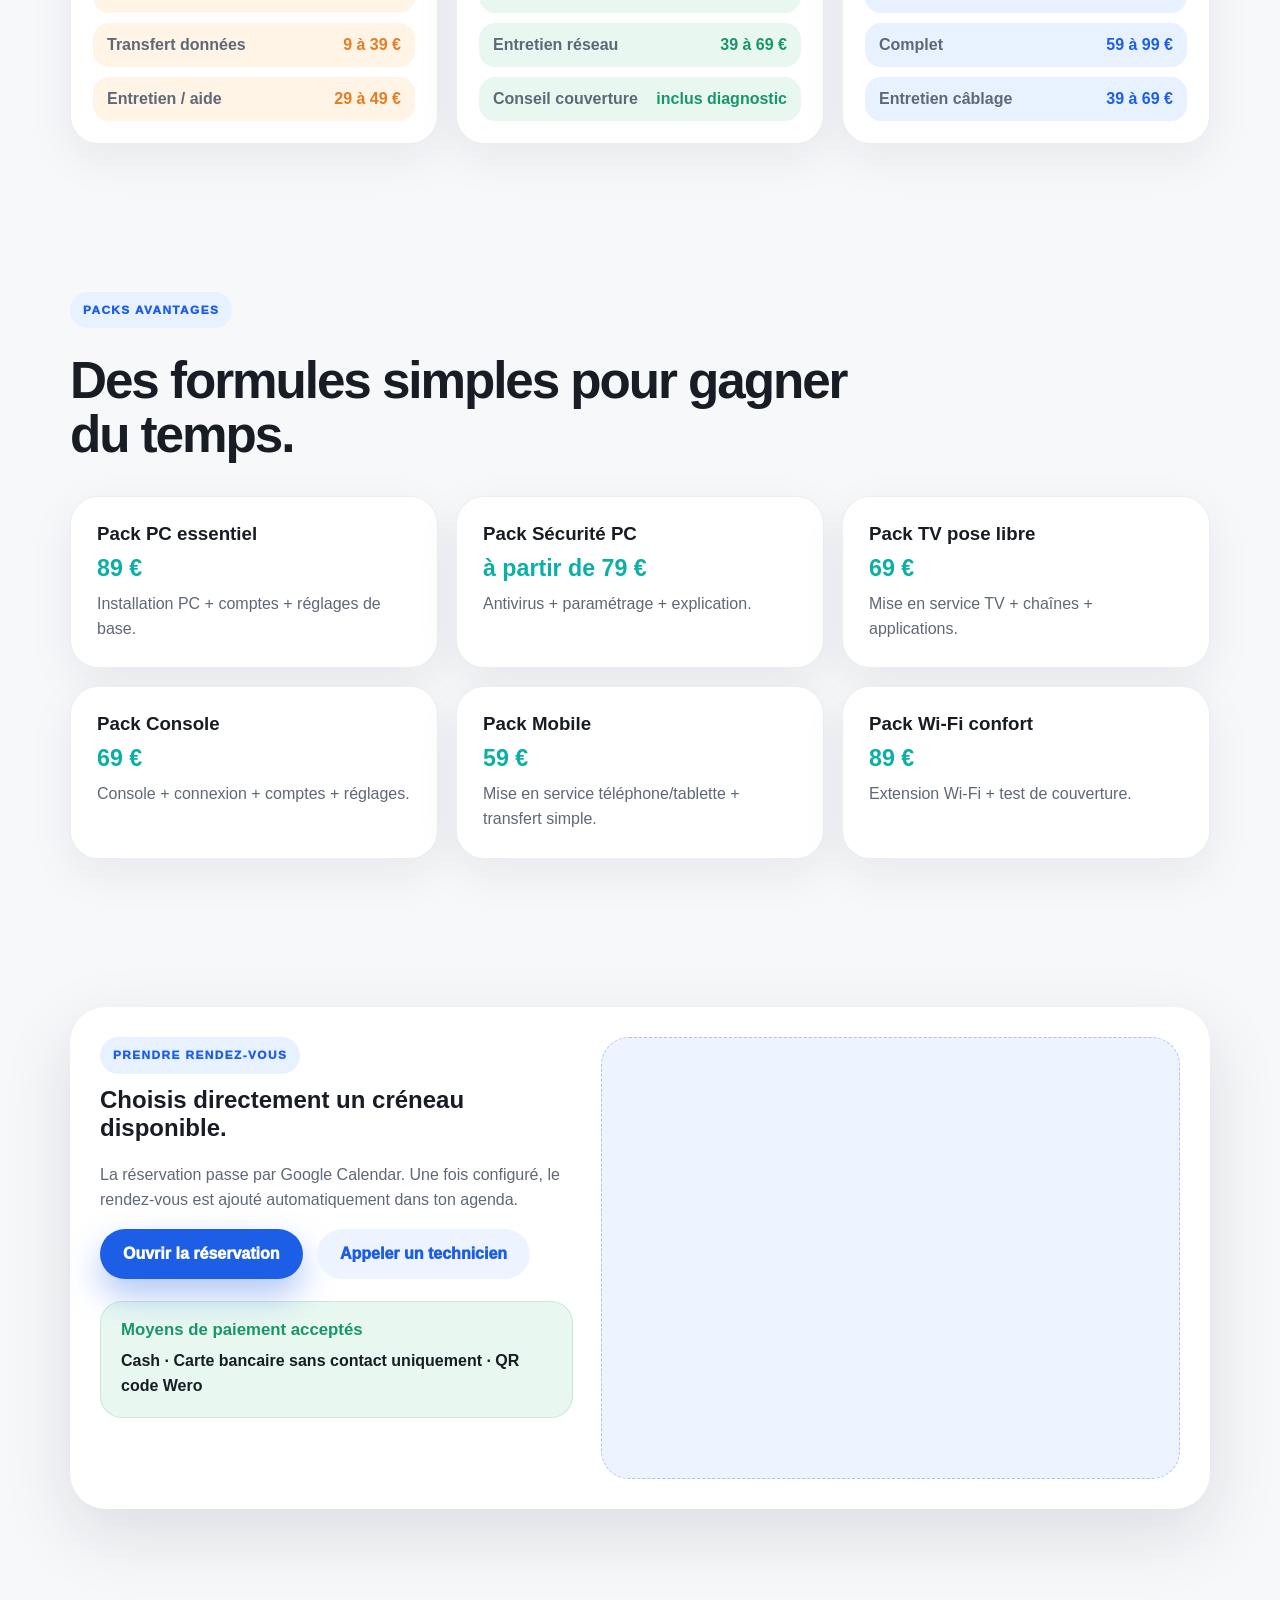
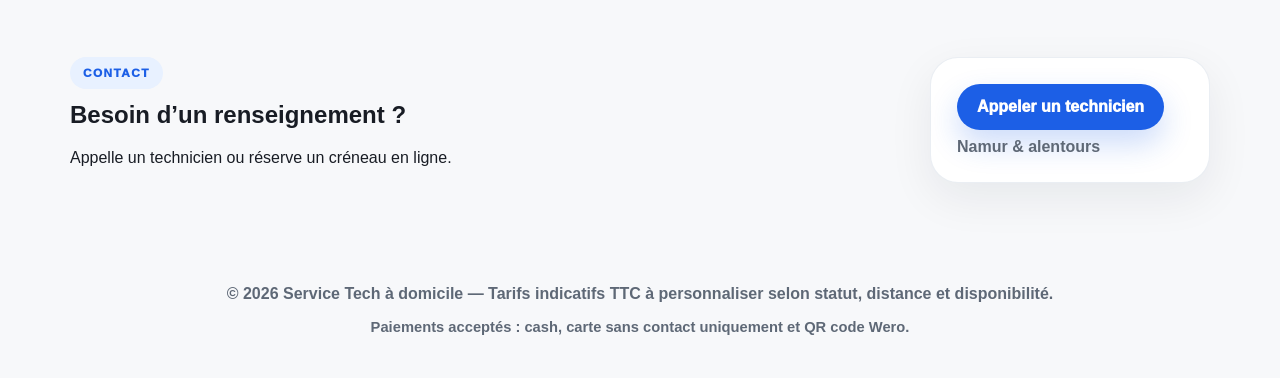
==== commit 24723313: "Add files via upload" ====
--- a/index.html
+++ b/index.html
@@ -176,21 +176,7 @@
         <span>Namur & alentours</span>
       </div>
     </section>
-    <section class="section qr-section" id="qrcode">
-      <div class="qr-card">
-        <div>
-          <p class="eyebrow dark">QR Code</p>
-          <h2>QR Code du site</h2>
-          <p>Le QR Code définitif sera généré dès que le site aura son lien final en ligne.</p>
-        </div>
-        <div class="qr-placeholder">
-          <span>QR</span>
-          <small>à générer avec le lien final</small>
-        </div>
-      </div>
-    </section>
-
-  </main>
+</main>
 
   <div class="chatbot" aria-live="polite">
     <button class="chatbot-toggle" aria-expanded="false" aria-label="Ouvrir l’assistant">
--- a/styles.css
+++ b/styles.css
@@ -424,34 +424,6 @@
   font-weight:950;
   cursor:pointer;
 }
-.qr-section{padding-top:20px}
-.qr-card{
-  display:grid;
-  grid-template-columns:1fr 220px;
-  gap:24px;
-  align-items:center;
-  background:white;
-  border-radius:34px;
-  padding:30px;
-  box-shadow:0 15px 45px rgba(13,24,45,.07);
-}
-.qr-placeholder{
-  height:190px;
-  border-radius:28px;
-  background:
-    linear-gradient(90deg, rgba(13,24,45,.08) 1px, transparent 1px),
-    linear-gradient(rgba(13,24,45,.08) 1px, transparent 1px),
-    var(--soft-blue);
-  background-size:22px 22px;
-  display:grid;
-  place-items:center;
-  text-align:center;
-  color:var(--blue);
-  font-weight:950;
-}
-.qr-placeholder span{font-size:3rem}
-.qr-placeholder small{display:block;color:var(--muted);font-size:.8rem;margin-top:4px}
 @media (max-width:760px){
   .chatbot{right:14px;bottom:14px}
-  .qr-card{grid-template-columns:1fr}
-}
+}
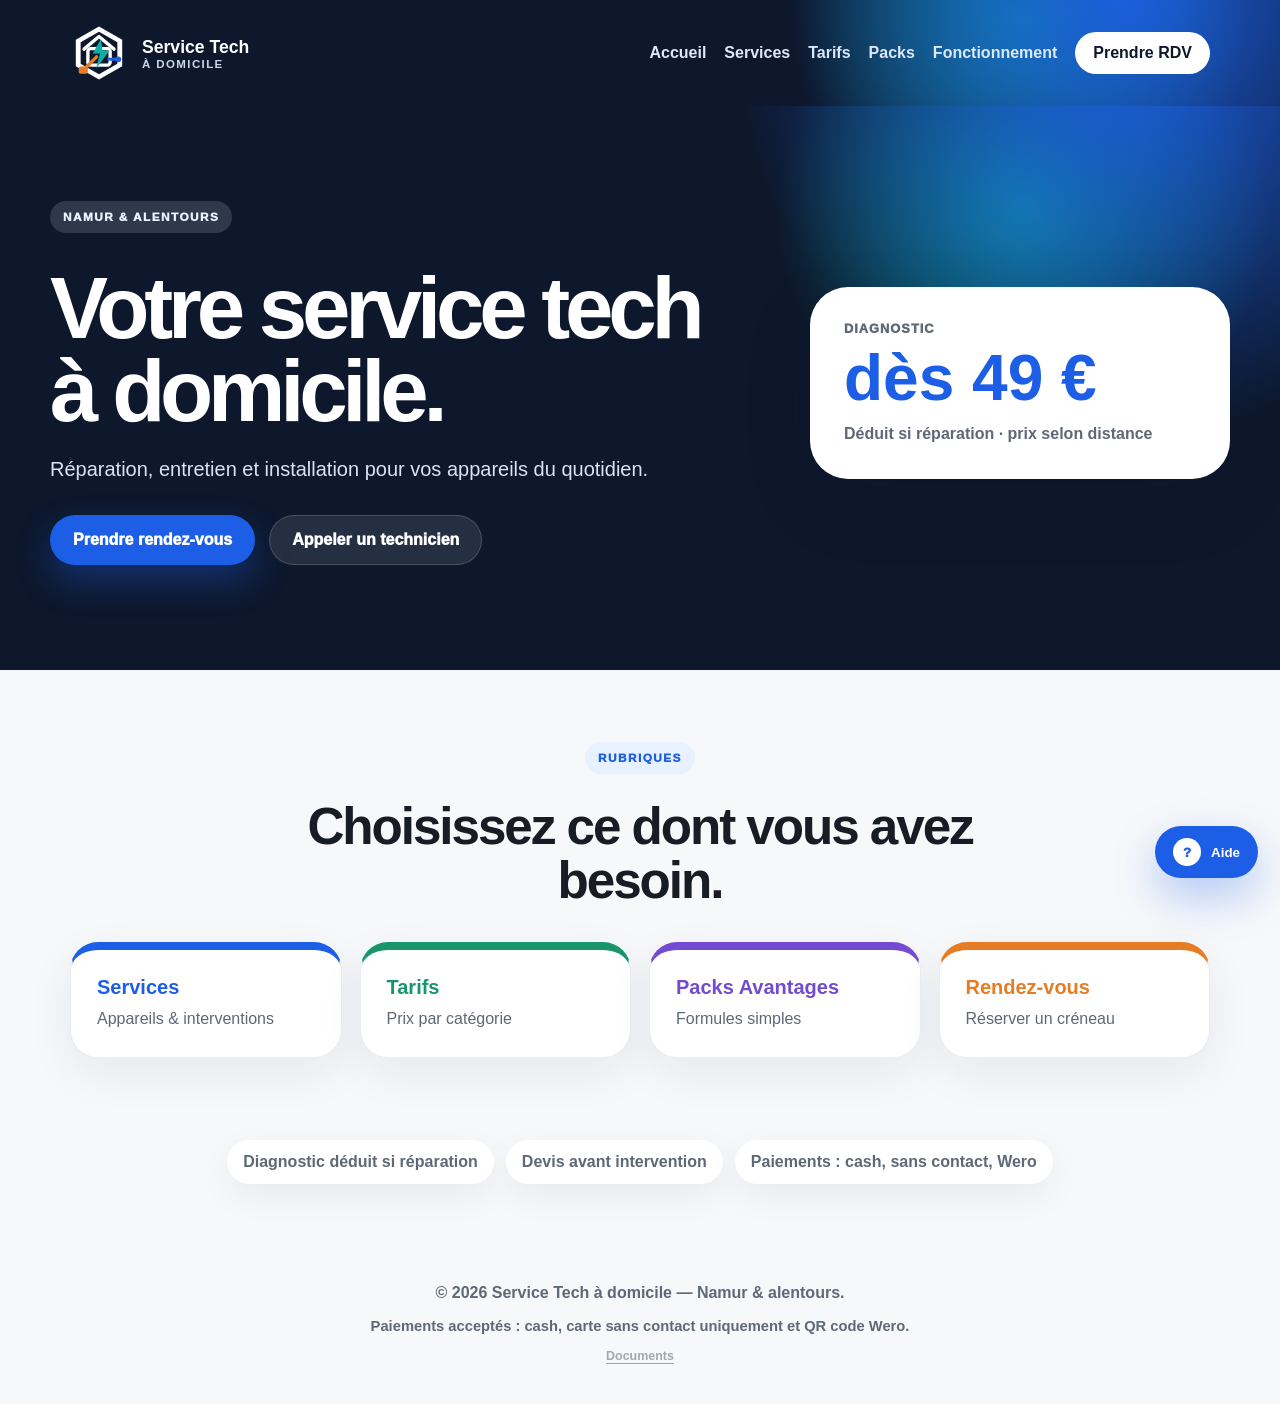
==== commit 0d32800f: "Add files via upload" ====
--- a/index.html
+++ b/index.html
@@ -1,228 +1,36 @@
-<!doctype html>
-<html lang="fr">
-<head>
-  <meta charset="utf-8" />
-  <meta name="viewport" content="width=device-width,initial-scale=1" />
-  <meta name="description" content="Service Tech à domicile à Namur : réparation, entretien et installation électroménager, TV, PC, téléphone, tablette, consoles, Wi‑Fi et câbles." />
-  <title>Service Tech à domicile — Namur</title>
-  <link rel="preconnect" href="https://calendar.google.com">
-  <link rel="stylesheet" href="styles.css" />
-</head>
-<body>
-  <header class="site-header" id="top">
-    <nav class="nav">
-      <a class="brand" href="#top" aria-label="Accueil Service Tech">
-        <span class="logo" aria-hidden="true">
-          <svg viewBox="0 0 120 120" role="img">
-            <polygon points="60,5 108,32.5 108,87.5 60,115 12,87.5 12,32.5" fill="#fff"/>
-            <polygon points="60,16 98,38 98,82 60,104 22,82 22,38" fill="#0d182d"/>
-            <path d="M29 52 L60 26 L91 52" fill="none" stroke="#fff" stroke-width="7" stroke-linecap="round" stroke-linejoin="round"/>
-            <rect x="37" y="51" width="46" height="34" rx="6" fill="none" stroke="#fff" stroke-width="7"/>
-            <path d="M64 31 L47 61 H62 L54 92 L82 55 H67 Z" fill="#0aafa5"/>
-            <path d="M28 95 L55 68" stroke="#e67d24" stroke-width="7" stroke-linecap="round"/>
-            <rect x="18" y="88" width="19" height="15" rx="4" fill="#e67d24"/>
-            <path d="M80 73 H96" stroke="#1c5fe6" stroke-width="6" stroke-linecap="round"/>
-            <circle cx="100" cy="73" r="6" fill="#1c5fe6"/>
-          </svg>
-        </span>
-        <span>
-          <strong>Service Tech</strong>
-          <small>à domicile</small>
-        </span>
-      </a>
+<!doctype html><html lang="fr"><head><meta charset="utf-8"/><meta name="viewport" content="width=device-width,initial-scale=1"/><title>Service Tech à domicile — Namur</title><link rel="stylesheet" href="styles.css"/></head><body>
+<header class="topbar"><nav class="nav"><a class="brand" href="index.html"><span class="logo" aria-hidden="true"><svg viewBox="0 0 120 120"><polygon points="60,5 108,32.5 108,87.5 60,115 12,87.5 12,32.5" fill="#fff"/><polygon points="60,16 98,38 98,82 60,104 22,82 22,38" fill="#0d182d"/><path d="M29 52 L60 26 L91 52" fill="none" stroke="#fff" stroke-width="7" stroke-linecap="round" stroke-linejoin="round"/><rect x="37" y="51" width="46" height="34" rx="6" fill="none" stroke="#fff" stroke-width="7"/><path d="M64 31 L47 61 H62 L54 92 L82 55 H67 Z" fill="#0aafa5"/><path d="M28 95 L55 68" stroke="#e67d24" stroke-width="7" stroke-linecap="round"/><rect x="18" y="88" width="19" height="15" rx="4" fill="#e67d24"/><path d="M80 73 H96" stroke="#1c5fe6" stroke-width="6" stroke-linecap="round"/><circle cx="100" cy="73" r="6" fill="#1c5fe6"/></svg></span><span><strong>Service Tech</strong><small>à domicile</small></span></a><button class="nav-toggle" aria-expanded="false" aria-label="Ouvrir le menu">☰</button><div class="nav-links"><a href="index.html">Accueil</a><a href="services.html">Services</a><a href="tarifs.html">Tarifs</a><a href="packs.html">Packs</a><a href="fonctionnement.html">Fonctionnement</a><a href="rdv.html" class="nav-cta">Prendre RDV</a></div></nav></header>
+<main>
 
-      <button class="nav-toggle" aria-expanded="false" aria-label="Ouvrir le menu">☰</button>
-
-      <div class="nav-links">
-        <a href="#services">Services</a>
-        <a href="#fonctionnement">Fonctionnement</a>
-        <a href="#tarifs">Tarifs</a>
-        <a href="#packs">Packs</a>
-        <a href="#rdv" class="nav-cta">Prendre RDV</a>
-      </div>
-    </nav>
-
-    <section class="hero">
-      <div class="hero-content">
-        <p class="eyebrow">Namur & alentours</p>
-        <h1>Votre service tech à domicile.</h1>
-        <p class="hero-text">
-          Réparation, entretien et installation pour vos appareils du quotidien.
-        </p>
-        <div class="hero-actions">
-          <a class="btn primary" href="#rdv">Prendre rendez-vous</a>
-          <a class="btn secondary" href="tel:+32498659894">Appeler un technicien</a>
-        </div>
-      </div>
-
-      <aside class="hero-mini-card" aria-label="Engagement principal">
-        <span>Diagnostic</span>
-        <strong>dès 49 €</strong>
-        <p>Déduit si réparation · prix selon distance</p>
-      </aside>
-    </section>
-  </header>
-
-  <main>
-    <section class="section quick-categories" aria-label="Catégories principales">
-      <div class="mini-grid">
-        <a href="#services"><strong>Électroménager</strong><span>Gros & petit électro</span></a>
-        <a href="#services"><strong>TV & consoles</strong><span>Installation & réglages</span></a>
-        <a href="#services"><strong>PC & mobile</strong><span>Configuration & transfert</span></a>
-        <a href="#services"><strong>Wi‑Fi & câbles</strong><span>Réseau & rangement</span></a>
-      </div>
-    </section>
-
-    <section class="section" id="services">
-      <div class="section-title">
-        <p class="eyebrow dark">Services</p>
-        <h2>Une aide technique complète, organisée par catégorie.</h2>
-        <p>Les détails sont séparés pour que la page d’accueil reste simple et que le client trouve vite ce dont il a besoin.</p>
-      </div>
-
-      <div class="service-grid">
-        <article class="service-card blue"><h3>Gros électroménager</h3><p>Lave-linge, sèche-linge, lave-vaisselle, four, frigo et congélateur.</p></article>
-        <article class="service-card green"><h3>Petit électroménager</h3><p>Aspirateur, machine café, robot, micro-ondes et petits appareils.</p></article>
-        <article class="service-card purple"><h3>TV & multimédia</h3><p>Pose libre, réglages, chaînes, applications, box et HDMI.</p></article>
-        <article class="service-card teal"><h3>Consoles de jeux</h3><p>Console de salon ou portable, connexion, comptes, stockage et réglages.</p></article>
-        <article class="service-card navy"><h3>Ordinateur</h3><p>Installation PC, optimisation, transfert de données et imprimante.</p></article>
-        <article class="service-card red"><h3>Antivirus</h3><p>Installation, paramétrage et conseil selon durée, fonctions et appareils couverts.</p></article>
-        <article class="service-card orange"><h3>Téléphone & tablette</h3><p>Mise en service, comptes, applications, transfert et sauvegarde.</p></article>
-        <article class="service-card green"><h3>Wi‑Fi & réseau</h3><p>Extension Wi‑Fi, répéteur, box et amélioration de la couverture.</p></article>
-        <article class="service-card blue"><h3>Câbles & rangement</h3><p>Arrangement simple ou complet pour meuble TV, bureau ou coin multimédia.</p></article>
-      </div>
-    </section>
-
-    <section class="section process" id="fonctionnement">
-      <div class="section-title">
-        <p class="eyebrow dark">Fonctionnement</p>
-        <h2>Simple, clair, sans mauvaise surprise.</h2>
-      </div>
-      <div class="steps">
-        <article><span>1</span><h3>Diagnostic</h3><p>Analyse de la panne, de l’installation ou du besoin.</p></article>
-        <article><span>2</span><h3>Prix annoncé</h3><p>Le montant est expliqué avant toute intervention.</p></article>
-        <article><span>3</span><h3>Accord client</h3><p>Rien n’est fait sans validation.</p></article>
-        <article><span>4</span><h3>Intervention</h3><p>Réparation, entretien ou installation.</p></article>
-      </div>
-    </section>
-
-    <section class="section pricing" id="tarifs">
-      <div class="section-title">
-        <p class="eyebrow dark">Tarifs</p>
-        <h2>Tarifs clairs & accessibles.</h2>
-        <p class="notice">Diagnostic déduit si réparation. Pièces, licences antivirus, supports muraux, câbles et accessoires chiffrés séparément avant accord.</p>
-      </div>
-
-      <div class="pricing-grid">
-        <article class="price-card blue"><h3>Gros électroménager</h3><p><span>Diagnostic</span><strong>49 à 69 €</strong></p><p><span>Entretien</span><strong>49 à 79 €</strong></p><p><span>Réparation</span><strong>sur devis</strong></p></article>
-        <article class="price-card green"><h3>Petit électroménager</h3><p><span>Diagnostic</span><strong>29 €</strong></p><p><span>Entretien</span><strong>29 à 59 €</strong></p><p><span>Réparation</span><strong>sur devis</strong></p></article>
-        <article class="price-card purple"><h3>TV & multimédia</h3><p><span>Pose libre</span><strong>49 à 69 €</strong></p><p><span>Pose murale</span><strong>sur devis</strong></p><p><span>Réglages</span><strong>39 à 79 €</strong></p></article>
-        <article class="price-card teal"><h3>Consoles de jeux</h3><p><span>Installation</span><strong>39 à 69 €</strong></p><p><span>Entretien / nettoyage</span><strong>39 à 79 €</strong></p><p><span>Transfert / réglages</span><strong>29 à 59 €</strong></p></article>
-        <article class="price-card navy"><h3>Ordinateur</h3><p><span>Installation PC</span><strong>49 à 79 €</strong></p><p><span>Entretien / optimisation</span><strong>39 à 79 €</strong></p><p><span>Transfert données</span><strong>49 à 89 €</strong></p></article>
-        <article class="price-card red"><h3>Antivirus</h3><p><span>Installation seule</span><strong>39 à 59 €</strong></p><p><span>Licence</span><strong>selon formule</strong></p><p><span>Entretien sécurité</span><strong>39 à 69 €</strong></p></article>
-        <article class="price-card orange"><h3>Téléphone & tablette</h3><p><span>Mise en service</span><strong>29 à 59 €</strong></p><p><span>Transfert données</span><strong>9 à 39 €</strong></p><p><span>Entretien / aide</span><strong>29 à 49 €</strong></p></article>
-        <article class="price-card green"><h3>Wi‑Fi & réseau</h3><p><span>Extension Wi‑Fi</span><strong>49 à 79 €</strong></p><p><span>Entretien réseau</span><strong>39 à 69 €</strong></p><p><span>Conseil couverture</span><strong>inclus diagnostic</strong></p></article>
-        <article class="price-card blue"><h3>Câbles & rangement</h3><p><span>Simple</span><strong>39 à 59 €</strong></p><p><span>Complet</span><strong>59 à 99 €</strong></p><p><span>Entretien câblage</span><strong>39 à 69 €</strong></p></article>
-      </div>
-    </section>
-
-    <section class="section packs" id="packs">
-      <div class="section-title">
-        <p class="eyebrow dark">Packs Avantages</p>
-        <h2>Des formules simples pour gagner du temps.</h2>
-      </div>
-      <div class="pack-grid">
-        <article><h3>Pack PC essentiel</h3><strong>89 €</strong><p>Installation PC + comptes + réglages de base.</p></article>
-        <article><h3>Pack Sécurité PC</h3><strong>à partir de 79 €</strong><p>Antivirus + paramétrage + explication.</p></article>
-        <article><h3>Pack TV pose libre</h3><strong>69 €</strong><p>Mise en service TV + chaînes + applications.</p></article>
-        <article><h3>Pack Console</h3><strong>69 €</strong><p>Console + connexion + comptes + réglages.</p></article>
-        <article><h3>Pack Mobile</h3><strong>59 €</strong><p>Mise en service téléphone/tablette + transfert simple.</p></article>
-        <article><h3>Pack Wi‑Fi confort</h3><strong>89 €</strong><p>Extension Wi‑Fi + test de couverture.</p></article>
-      </div>
-    </section>
-
-    <section class="section booking" id="rdv">
-      <div class="booking-card">
-        <div>
-          <p class="eyebrow dark">Prendre rendez-vous</p>
-          <h2>Choisis directement un créneau disponible.</h2>
-          <p>
-            La réservation passe par Google Calendar. Une fois configuré, le rendez-vous est ajouté automatiquement dans ton agenda.
-          </p>
-          <a class="btn primary booking-link" href="#" target="_blank" rel="noopener">Ouvrir la réservation</a>
-          <a class="btn ghost" href="tel:+32498659894">Appeler un technicien</a>
-
-          <div class="payment-box">
-            <h3>Moyens de paiement acceptés</h3>
-            <p>Cash · Carte bancaire sans contact uniquement · QR code Wero</p>
-          </div>
-          
-        </div>
-        <div class="booking-embed">
-          <iframe title="Réservation Google Calendar" src="about:blank"></iframe>
-          <p class="embed-placeholder">Ton calendrier de réservation apparaîtra ici après configuration.</p>
-        </div>
-      </div>
-    </section>
-
-    <section class="section contact" id="contact">
-      <div>
-        <p class="eyebrow dark">Contact</p>
-        <h2>Besoin d’un renseignement ?</h2>
-        <p>Appelle un technicien ou réserve un créneau en ligne.</p>
-      </div>
-      <div class="contact-card">
-        <a class="call-technician" href="tel:+32498659894">Appeler un technicien</a>
-        <span>Namur & alentours</span>
-      </div>
-    </section>
-</main>
-
-  <div class="chatbot" aria-live="polite">
-    <button class="chatbot-toggle" aria-expanded="false" aria-label="Ouvrir l’assistant">
-      <span>?</span>
-      <strong>Aide</strong>
-    </button>
-
-    <section class="chatbot-panel" aria-label="Assistant du site">
-      <div class="chatbot-header">
-        <div>
-          <strong>Assistant Service Tech</strong>
-          <span>Je vous aide à choisir le bon service</span>
-        </div>
-        <button class="chatbot-close" aria-label="Fermer l’assistant">×</button>
-      </div>
-
-      <div class="chatbot-messages" id="chatbotMessages">
-        <div class="bot-message">
-          Bonjour 👋 Je peux vous aider à trouver le bon service. Quel est votre besoin ?
-        </div>
-      </div>
-
-      <div class="chatbot-quick">
-        <button data-answer="rdv">Prendre rendez-vous</button>
-        <button data-answer="electro">Panne électroménager</button>
-        <button data-answer="tv">TV ou console</button>
-        <button data-answer="pc">PC / antivirus</button>
-        <button data-answer="mobile">Téléphone / tablette</button>
-        <button data-answer="wifi">Wi‑Fi / câbles</button>
-        <button data-answer="tarifs">Voir les tarifs</button>
-        <button data-answer="paiement">Paiements acceptés</button>
-      </div>
-
-      <form class="chatbot-form">
-        <input type="text" id="chatbotInput" placeholder="Écrivez votre question..." autocomplete="off" />
-        <button type="submit">Envoyer</button>
-      </form>
-    </section>
+<section class="hero home-hero-clean">
+  <div class="hero-content">
+    <p class="eyebrow">Namur & alentours</p>
+    <h1>Votre service tech à domicile.</h1>
+    <p class="hero-text">Réparation, entretien et installation pour vos appareils du quotidien.</p>
+    <div class="hero-actions">
+      <a class="btn primary" href="rdv.html">Prendre rendez-vous</a>
+      <a class="btn secondary" href="tel:+32498659894">Appeler un technicien</a>
+    </div>
   </div>
 
+  <aside class="hero-card diagnostic-card">
+    <span>Diagnostic</span>
+    <strong>dès 49 €</strong>
+    <p>Déduit si réparation · prix selon distance</p>
+  </aside>
+</section>
 
-  <footer>
-    <p>© <span id="year"></span> Service Tech à domicile — Tarifs indicatifs TTC à personnaliser selon statut, distance et disponibilité.</p>
-    <p class="footer-payment">Paiements acceptés : cash, carte sans contact uniquement et QR code Wero.</p>
-  </footer>
+<section class="section"><div class="section-title centered"><p class="eyebrow dark">Rubriques</p><h2>Choisissez ce dont vous avez besoin.</h2></div><div class="shortcut-grid"><a class="shortcut blue" href="services.html"><strong>Services</strong><span>Appareils & interventions</span></a><a class="shortcut green" href="tarifs.html"><strong>Tarifs</strong><span>Prix par catégorie</span></a><a class="shortcut purple" href="packs.html"><strong>Packs Avantages</strong><span>Formules simples</span></a><a class="shortcut orange" href="rdv.html"><strong>Rendez-vous</strong><span>Réserver un créneau</span></a></div></section>
+<section class="section small-section"><div class="info-strip"><span>Diagnostic déduit si réparation</span><span>Devis avant intervention</span><span>Paiements : cash, sans contact, Wero</span></div></section></main>
 
-  <script src="script.js"></script>
-</body>
-</html>
+<div class="chatbot" aria-live="polite">
+<button class="chatbot-toggle" aria-expanded="false" aria-label="Ouvrir l’assistant"><span>?</span><strong>Aide</strong></button>
+<section class="chatbot-panel" aria-label="Assistant du site">
+<div class="chatbot-header"><div><strong>Assistant Service Tech</strong><span>Je vous aide à choisir le bon service</span></div><button class="chatbot-close" aria-label="Fermer l’assistant">×</button></div>
+<div class="chatbot-messages" id="chatbotMessages"><div class="bot-message">Bonjour 👋 Quel est votre besoin ?</div></div>
+<div class="chatbot-quick">
+<button data-answer="rdv">Prendre rendez-vous</button><button data-answer="electro">Électroménager</button><button data-answer="tv">TV / console</button><button data-answer="pc">PC / antivirus</button><button data-answer="mobile">Téléphone / tablette</button><button data-answer="wifi">Wi‑Fi / câbles</button><button data-answer="tarifs">Tarifs</button><button data-answer="paiement">Paiements</button>
+</div>
+<form class="chatbot-form"><input type="text" id="chatbotInput" placeholder="Écrivez votre question..." autocomplete="off" /><button type="submit">Envoyer</button></form>
+</section></div>
+<footer><p>© <span id="year"></span> Service Tech à domicile — Namur & alentours.</p><p class="footer-payment">Paiements acceptés : cash, carte sans contact uniquement et QR code Wero.</p><p class="footer-documents"><a href="documents.html">Documents</a></p></footer><script src="script.js"></script></body></html>
--- a/styles.css
+++ b/styles.css
@@ -1,429 +1,100 @@
-:root{
-  --navy:#0d182d;
-  --ink:#181c24;
-  --muted:#5e6876;
-  --blue:#1c5fe6;
-  --teal:#0aafa5;
-  --orange:#e67d24;
-  --green:#199669;
-  --purple:#734bd2;
-  --red:#d24858;
-  --bg:#f7f8fa;
-  --card:#ffffff;
-  --line:#dce3eb;
-  --soft-blue:#e8f1ff;
-  --soft-green:#e8f8f1;
-  --soft-purple:#f2edff;
-  --soft-orange:#fff4e6;
-  --soft-red:#ffebee;
-  --soft-teal:#e6f9fa;
-  --shadow:0 24px 70px rgba(13,24,45,.12);
-  --radius:28px;
-}
+:root{--navy:#0d182d;--ink:#181c24;--muted:#5e6876;--blue:#1c5fe6;--teal:#0aafa5;--orange:#e67d24;--green:#199669;--purple:#734bd2;--red:#d24858;--bg:#f7f8fa;--line:#dce3eb;--soft-blue:#e8f1ff;--soft-green:#e8f8f1;--soft-purple:#f2edff;--soft-orange:#fff4e6;--soft-red:#ffebee;--soft-teal:#e6f9fa;--shadow:0 24px 70px rgba(13,24,45,.12);--radius:28px}*{box-sizing:border-box}body{margin:0;font-family:-apple-system,BlinkMacSystemFont,"Segoe UI",Roboto,Arial,sans-serif;background:var(--bg);color:var(--ink)}a{text-decoration:none;color:inherit}.topbar,.hero{background:radial-gradient(circle at 88% -10%,rgba(28,95,230,.95),transparent 30%),radial-gradient(circle at 80% 18%,rgba(10,175,165,.75),transparent 22%),var(--navy);color:white}.nav{max-width:1180px;margin:auto;padding:24px 20px;display:flex;align-items:center;justify-content:space-between;gap:20px}.brand{display:flex;align-items:center;gap:14px}.logo,.logo svg{width:58px;height:58px}.brand strong{display:block;font-size:1.1rem}.brand small{display:block;color:#c9d8ef;text-transform:uppercase;font-weight:800;font-size:.72rem;letter-spacing:.12em}.nav-links{display:flex;align-items:center;gap:18px;font-weight:850;color:#dce8fb}.nav-links a:hover{color:white}.nav-cta{background:white;color:var(--navy)!important;padding:12px 18px;border-radius:999px}.nav-toggle{display:none;border:0;background:white;color:var(--navy);border-radius:14px;padding:10px 13px;font-size:1.2rem}.hero{max-width:none;padding:95px max(20px,calc((100vw - 1180px)/2)) 105px;display:grid;grid-template-columns:1.15fr .85fr;gap:48px;align-items:center}.eyebrow{display:inline-flex;padding:9px 13px;border-radius:999px;background:rgba(255,255,255,.14);color:#eaf3ff;text-transform:uppercase;font-weight:950;letter-spacing:.12em;font-size:.74rem}.eyebrow.dark{background:var(--soft-blue);color:var(--blue)}h1,h2,h3,p{margin-top:0}h1{font-size:clamp(3rem,6.8vw,6rem);line-height:.95;margin:22px 0;letter-spacing:-.06em}.hero-text,.page-hero p{font-size:1.25rem;line-height:1.55;color:#d7e3f6;max-width:640px}.hero-actions{display:flex;gap:14px;flex-wrap:wrap;margin-top:30px}.btn{display:inline-flex;align-items:center;justify-content:center;border-radius:999px;padding:15px 22px;font-weight:950;border:1px solid transparent}.btn.primary{background:var(--blue);color:white;box-shadow:0 16px 34px rgba(28,95,230,.35)}.btn.secondary{background:rgba(255,255,255,.1);color:white;border-color:rgba(255,255,255,.16)}.btn.ghost{background:#eef4ff;color:var(--blue)}.hero-card{background:white;color:var(--ink);border-radius:38px;padding:38px;box-shadow:var(--shadow);max-width:420px;justify-self:end}.hero-card span{display:block;color:var(--muted);font-weight:950;text-transform:uppercase;font-size:.8rem}.hero-card strong{display:block;color:var(--blue);font-size:4rem;line-height:1;margin:12px 0}.hero-card p{color:var(--muted);font-weight:850;margin:0}.page-hero{background:var(--navy);color:white;padding:72px 20px}.page-hero>*{max-width:1180px;margin-left:auto;margin-right:auto}.page-hero h1{font-size:clamp(2.6rem,5vw,4.8rem)}.section{max-width:1180px;margin:auto;padding:72px 20px}.small-section{padding-top:10px}.section-title{max-width:780px;margin-bottom:34px}.section-title.centered{text-align:center;margin-left:auto;margin-right:auto}.section-title h2{font-size:clamp(2rem,4vw,3.2rem);line-height:1.05;letter-spacing:-.04em;margin:14px 0}.shortcut-grid,.service-grid,.pricing-grid,.pack-grid,.steps,.info-list{display:grid;gap:18px}.shortcut-grid{grid-template-columns:repeat(4,1fr)}.shortcut,.service-card,.price-card,.pack-grid article,.steps article,.info-list article{background:white;border-radius:var(--radius);padding:26px;box-shadow:0 15px 45px rgba(13,24,45,.07);border:1px solid rgba(220,227,235,.6)}.shortcut{border-top:8px solid var(--local)}.shortcut strong{display:block;color:var(--local);font-size:1.25rem;margin-bottom:8px}.shortcut span,.service-card p,.pack-grid p,.steps p,.info-list p{color:var(--muted);line-height:1.55;margin:0}.info-strip{display:flex;gap:12px;flex-wrap:wrap;justify-content:center}.info-strip span{background:white;border-radius:999px;padding:13px 16px;font-weight:850;color:var(--muted);box-shadow:0 12px 35px rgba(13,24,45,.06)}.service-grid,.pricing-grid,.pack-grid{grid-template-columns:repeat(3,1fr)}.service-card{min-height:180px;border-left:8px solid var(--local)}.service-card h3,.price-card h3{color:var(--local)}.service-card a{display:inline-flex;margin-top:18px;font-weight:950;color:var(--local)}.blue{--local:var(--blue);--soft:var(--soft-blue)}.green{--local:var(--green);--soft:var(--soft-green)}.purple{--local:var(--purple);--soft:var(--soft-purple)}.teal{--local:var(--teal);--soft:var(--soft-teal)}.orange{--local:var(--orange);--soft:var(--soft-orange)}.red{--local:var(--red);--soft:var(--soft-red)}.navy{--local:var(--navy);--soft:var(--soft-blue)}.notice{background:var(--soft-orange);padding:16px 18px;border-radius:20px;font-weight:850;margin-bottom:24px}.price-card{padding:22px;border-top:8px solid var(--local)}.price-card p{display:flex;align-items:center;justify-content:space-between;gap:16px;margin:10px 0 0;padding:13px 14px;border-radius:16px;background:var(--soft)}.price-card span{color:var(--muted);font-weight:850}.price-card strong{color:var(--local);text-align:right}.pack-grid strong{display:block;color:var(--teal);font-size:1.45rem;margin-bottom:10px}.steps{grid-template-columns:repeat(4,1fr)}.steps article{background:var(--navy);color:white}.steps span{width:44px;height:44px;border-radius:15px;background:var(--blue);color:white;display:grid;place-items:center;font-weight:950;margin-bottom:16px}.steps p{color:#d7e3f6}.info-list{grid-template-columns:repeat(3,1fr)}.booking-card{display:grid;grid-template-columns:.85fr 1.15fr;gap:28px;padding:30px;border-radius:36px;background:white;box-shadow:var(--shadow)}.booking-card p{color:var(--muted);line-height:1.6}.booking-embed{min-height:520px;border-radius:28px;background:#eef4ff;overflow:hidden}.booking-embed iframe{width:100%;height:100%;min-height:520px;border:0;display:block}.payment-box{margin-top:22px;padding:18px 20px;border-radius:22px;background:var(--soft-green);border:1px solid rgba(25,150,105,.16)}.payment-box h3{margin:0 0 8px;color:var(--green);font-size:1.05rem}.payment-box p{margin:0;color:var(--ink);font-weight:850}footer{padding:28px 20px;text-align:center;color:var(--muted);font-weight:700}.footer-payment{margin-top:8px;font-size:.92rem}.chatbot{position:fixed;right:22px;bottom:22px;z-index:1000}.chatbot-toggle{display:flex;align-items:center;gap:10px;border:0;border-radius:999px;padding:12px 18px;background:var(--blue);color:white;font-weight:950;box-shadow:0 18px 45px rgba(28,95,230,.32);cursor:pointer}.chatbot-toggle span{width:28px;height:28px;border-radius:50%;background:white;color:var(--blue);display:grid;place-items:center}.chatbot-panel{display:none;position:absolute;right:0;bottom:64px;width:min(390px,calc(100vw - 32px));max-height:72vh;background:white;border-radius:28px;overflow:hidden;box-shadow:0 28px 90px rgba(13,24,45,.25);border:1px solid rgba(220,227,235,.8)}.chatbot-panel.open{display:block}.chatbot-header{display:flex;justify-content:space-between;gap:16px;padding:18px 20px;background:var(--navy);color:white}.chatbot-header span{display:block;font-size:.84rem;color:#c9d8ef;margin-top:3px}.chatbot-close{border:0;background:rgba(255,255,255,.12);color:white;width:34px;height:34px;border-radius:12px;font-size:1.4rem;cursor:pointer}.chatbot-messages{padding:16px;max-height:250px;overflow:auto;display:grid;gap:10px;background:#f7f8fa}.bot-message,.user-message{padding:12px 14px;border-radius:18px;line-height:1.45;font-size:.95rem}.bot-message{background:white;color:var(--ink);border:1px solid rgba(220,227,235,.9);border-bottom-left-radius:6px}.user-message{background:var(--blue);color:white;justify-self:end;border-bottom-right-radius:6px}.chatbot-quick{padding:12px;display:flex;gap:8px;overflow-x:auto;border-top:1px solid var(--line)}.chatbot-quick button{white-space:nowrap;border:0;border-radius:999px;padding:9px 12px;background:var(--soft-blue);color:var(--blue);font-weight:850;cursor:pointer}.chatbot-form{display:flex;gap:8px;padding:12px;border-top:1px solid var(--line)}.chatbot-form input{flex:1;border:1px solid var(--line);border-radius:999px;padding:12px 14px;font:inherit}.chatbot-form button{border:0;border-radius:999px;padding:12px 14px;background:var(--teal);color:white;font-weight:950;cursor:pointer}@media (max-width:980px){.shortcut-grid,.service-grid,.pricing-grid,.pack-grid,.steps,.info-list{grid-template-columns:repeat(2,1fr)}}@media (max-width:760px){.nav-toggle{display:block}.nav-links{position:absolute;left:20px;right:20px;top:82px;display:none;background:white;color:var(--ink);padding:18px;border-radius:22px;box-shadow:var(--shadow);z-index:10;flex-direction:column;align-items:flex-start}.nav-links.open{display:flex}.nav-cta{background:var(--blue);color:white!important}.hero,.booking-card{grid-template-columns:1fr}.hero-card{justify-self:start}.shortcut-grid,.service-grid,.pricing-grid,.pack-grid,.steps,.info-list{grid-template-columns:1fr}.chatbot{right:14px;bottom:14px}}
+.footer-documents{margin-top:10px;font-size:.78rem;opacity:.55}.footer-documents a{text-decoration:underline;text-underline-offset:3px}.discreet-hero{min-height:240px}.document-grid{display:grid;grid-template-columns:repeat(2,1fr);gap:22px}.document-card{background:white;border-radius:var(--radius);padding:28px;box-shadow:0 15px 45px rgba(13,24,45,.07);border:1px solid rgba(220,227,235,.6);border-top:8px solid var(--local)}.document-card h2{color:var(--local);margin-bottom:10px}.document-card p{color:var(--muted);line-height:1.6}.qr-preview{display:block;width:min(260px,100%);height:auto;margin:18px 0;border-radius:18px;background:#fff;padding:12px;border:1px solid var(--line)}.pdf-icon{width:150px;height:190px;border-radius:20px;background:var(--soft);color:var(--local);display:grid;place-items:center;font-weight:950;font-size:2.4rem;margin:18px 0;border:1px solid rgba(13,24,45,.08)}.document-card .btn{margin-right:10px;margin-top:8px}@media (max-width:760px){.document-grid{grid-template-columns:1fr}}
 
-*{box-sizing:border-box}
-html{scroll-behavior:smooth}
-body{
-  margin:0;
-  font-family:-apple-system,BlinkMacSystemFont,"Segoe UI",Roboto,Arial,sans-serif;
-  background:var(--bg);
-  color:var(--ink);
-}
-a{color:inherit;text-decoration:none}
-.site-header{
+
+
+/* V10 — Correction accueil responsive */
+.home-hero-clean{
   background:
     radial-gradient(circle at 88% -10%, rgba(28,95,230,.95), transparent 30%),
     radial-gradient(circle at 80% 18%, rgba(10,175,165,.75), transparent 22%),
-    var(--navy);
-  color:white;
-  overflow:hidden;
+    var(--navy) !important;
+  color:#fff !important;
 }
-.nav{
-  max-width:1180px;
-  margin:auto;
-  padding:24px 20px;
-  display:flex;
-  align-items:center;
-  justify-content:space-between;
-  gap:20px;
+
+.home-hero-clean .hero-content{
+  max-width:760px;
 }
-.brand{display:flex;align-items:center;gap:14px}
-.logo{width:58px;height:58px;display:grid;place-items:center}
-.logo svg{width:58px;height:58px}
-.brand strong{display:block;font-size:1.1rem;letter-spacing:.02em}
-.brand small{display:block;color:#c9d8ef;text-transform:uppercase;font-weight:800;font-size:.72rem;letter-spacing:.12em}
-.nav-links{display:flex;align-items:center;gap:20px;font-weight:800;color:#dce8fb}
-.nav-links a:hover{color:white}
-.nav-cta{background:white;color:var(--navy)!important;padding:12px 18px;border-radius:999px}
-.nav-toggle{display:none;border:0;background:white;color:var(--navy);border-radius:14px;padding:10px 13px;font-size:1.2rem}
 
-.hero{
-  max-width:1180px;
-  margin:auto;
-  padding:76px 20px 100px;
-  display:grid;
-  grid-template-columns:1.15fr .85fr;
-  gap:48px;
-  align-items:center;
+.home-hero-clean h1{
+  color:#fff !important;
 }
-.eyebrow{
-  display:inline-flex;
-  padding:9px 13px;
-  border-radius:999px;
-  background:rgba(255,255,255,.14);
-  color:#eaf3ff;
-  text-transform:uppercase;
-  font-weight:950;
-  letter-spacing:.12em;
-  font-size:.74rem;
+
+.home-hero-clean .hero-text{
+  color:#d7e3f6 !important;
 }
-.eyebrow.dark{background:var(--soft-blue);color:var(--blue)}
-h1,h2,h3,p{margin-top:0}
-h1{
-  font-size:clamp(3rem,6.8vw,6rem);
-  line-height:.95;
-  margin:22px 0;
-  letter-spacing:-.06em;
-  max-width:780px;
-}
-.hero-text{font-size:1.35rem;line-height:1.55;color:#d7e3f6;max-width:610px}
-.hero-actions{display:flex;gap:14px;flex-wrap:wrap;margin-top:30px}
-.btn{
-  display:inline-flex;
-  align-items:center;
-  justify-content:center;
-  border-radius:999px;
-  padding:15px 22px;
-  font-weight:950;
-  border:1px solid transparent;
-}
-.btn.primary{background:var(--blue);color:white;box-shadow:0 16px 34px rgba(28,95,230,.35)}
-.btn.secondary{background:rgba(255,255,255,.1);color:white;border-color:rgba(255,255,255,.16)}
-.btn.ghost{background:#eef4ff;color:var(--blue);margin-left:10px}
-.hero-mini-card{
-  background:white;
-  color:var(--ink);
-  border-radius:38px;
-  padding:38px;
-  box-shadow:var(--shadow);
+
+.diagnostic-card{
+  display:block !important;
+  background:#fff !important;
+  color:var(--ink) !important;
+  border-radius:38px !important;
+  padding:34px !important;
+  box-shadow:var(--shadow) !important;
+  width:100%;
   max-width:420px;
   justify-self:end;
 }
-.hero-mini-card span{display:block;color:var(--muted);font-weight:950;text-transform:uppercase;letter-spacing:.08em;font-size:.8rem}
-.hero-mini-card strong{display:block;color:var(--blue);font-size:4rem;line-height:1;margin:12px 0}
-.hero-mini-card p{color:var(--muted);font-weight:850;margin:0;line-height:1.5}
 
-.section{max-width:1180px;margin:auto;padding:74px 20px}
-.quick-categories{padding-top:38px;padding-bottom:28px}
-.mini-grid{display:grid;grid-template-columns:repeat(4,1fr);gap:16px}
-.mini-grid a{
-  background:white;
-  border-radius:24px;
-  padding:22px;
-  box-shadow:0 14px 45px rgba(13,24,45,.07);
-  border:1px solid rgba(220,227,235,.75);
-}
-.mini-grid strong{display:block;font-size:1.1rem}
-.mini-grid span{display:block;color:var(--muted);font-weight:750;margin-top:7px}
-
-.section-title{max-width:780px;margin-bottom:34px}
-.section-title h2{font-size:clamp(2rem,4vw,3.2rem);line-height:1.05;letter-spacing:-.04em;margin:14px 0}
-.section-title p{color:var(--muted);line-height:1.6}
-.notice{
-  background:var(--soft-orange);
-  color:var(--ink)!important;
-  padding:16px 18px;
-  border-radius:20px;
-  font-weight:800;
+.diagnostic-card span{
+  display:block !important;
+  color:var(--muted) !important;
+  font-weight:950 !important;
+  text-transform:uppercase;
+  letter-spacing:.08em;
+  font-size:.8rem;
+  margin-bottom:10px;
 }
 
-.service-grid,.pricing-grid,.pack-grid,.steps{display:grid;gap:18px}
-.service-grid{grid-template-columns:repeat(3,1fr)}
-.service-card,.price-card,.pack-grid article,.steps article,.contact-card{
-  background:white;border-radius:var(--radius);padding:26px;box-shadow:0 15px 45px rgba(13,24,45,.07);
-  border:1px solid rgba(220,227,235,.6);
-}
-.service-card{
-  min-height:168px;
-  border-left:8px solid var(--blue);
-}
-.service-card h3,.price-card h3,.pack-grid h3{margin-bottom:10px}
-.service-card p,.pack-grid p,.steps p{color:var(--muted);line-height:1.55;margin:0}
-
-.blue{--local:var(--blue);--soft:var(--soft-blue)}
-.green{--local:var(--green);--soft:var(--soft-green)}
-.purple{--local:var(--purple);--soft:var(--soft-purple)}
-.teal{--local:var(--teal);--soft:var(--soft-teal)}
-.orange{--local:var(--orange);--soft:var(--soft-orange)}
-.red{--local:var(--red);--soft:var(--soft-red)}
-.navy{--local:var(--navy);--soft:var(--soft-blue)}
-.service-card{border-left-color:var(--local)}
-.service-card h3{color:var(--local)}
-
-.process{
-  max-width:none;
-  background:linear-gradient(180deg,transparent,#eef4ff,transparent);
-}
-.process>.section-title,.steps{max-width:1180px;margin-left:auto;margin-right:auto}
-.steps{grid-template-columns:repeat(4,1fr)}
-.steps article{background:#0d182d;color:white}
-.steps span{
-  width:44px;height:44px;border-radius:15px;background:var(--blue);color:white;
-  display:grid;place-items:center;font-weight:950;margin-bottom:16px
-}
-.steps p{color:#d7e3f6}
-
-.pricing-grid{grid-template-columns:repeat(3,1fr)}
-.price-card{padding:22px;border-top:8px solid var(--local)}
-.price-card h3{color:var(--local)}
-.price-card p{
-  display:flex;align-items:center;justify-content:space-between;gap:16px;
-  margin:10px 0 0;padding:13px 14px;border-radius:16px;background:var(--soft)
-}
-.price-card span{color:var(--muted);font-weight:850}
-.price-card strong{color:var(--local);text-align:right}
-
-.pack-grid{grid-template-columns:repeat(3,1fr)}
-.pack-grid strong{display:block;color:var(--teal);font-size:1.45rem;margin-bottom:10px}
-
-.booking-card{
-  display:grid;
-  grid-template-columns:.9fr 1.1fr;
-  gap:28px;
-  padding:30px;
-  border-radius:36px;
-  background:white;
-  box-shadow:var(--shadow);
-}
-.booking-card p,.booking-card li{color:var(--muted);line-height:1.6}
-.booking-embed{
-  min-height:440px;
-  border-radius:28px;
-  background:#eef4ff;
-  border:1px dashed #a9c3f8;
-  position:relative;
-  overflow:hidden;
-}
-.booking-embed iframe{
-  width:100%;
-  height:100%;
-  min-height:440px;
-  border:0;
-  display:none;
-}
-.embed-placeholder{
-  position:absolute;
-  inset:0;
-  display:grid;
-  place-items:center;
-  text-align:center;
-  padding:30px;
-  color:var(--muted);
-  font-weight:950;
-}
-.small-note{font-size:.88rem;margin-top:18px}
-code{background:#edf2fb;padding:3px 6px;border-radius:8px}
-
-.contact{
-  display:flex;
-  align-items:center;
-  justify-content:space-between;
-  gap:24px;
-}
-.contact-card{display:grid;gap:8px;min-width:280px}
-.contact-card a{font-size:1.7rem;font-weight:950;color:var(--blue)}
-.contact-card span{color:var(--muted);font-weight:800}
-footer{padding:28px 20px;text-align:center;color:var(--muted);font-weight:700}
-
-@media (max-width:980px){
-  .mini-grid,.service-grid,.pricing-grid,.pack-grid,.steps{grid-template-columns:repeat(2,1fr)}
-}
-@media (max-width:760px){
-  .nav-toggle{display:block}
-  .nav-links{
-    position:absolute;left:20px;right:20px;top:82px;display:none;
-    background:white;color:var(--ink);padding:18px;border-radius:22px;box-shadow:var(--shadow);z-index:10;
-    flex-direction:column;align-items:flex-start
-  }
-  .nav-links.open{display:flex}
-  .nav-cta{background:var(--blue);color:white!important}
-  .hero,.booking-card{grid-template-columns:1fr}
-  .hero-mini-card{justify-self:start}
-  .mini-grid,.service-grid,.pricing-grid,.pack-grid,.steps{grid-template-columns:1fr}
-  .contact{display:block}
-  .btn.ghost{margin-left:0;margin-top:10px}
+.diagnostic-card strong{
+  display:block !important;
+  color:var(--blue) !important;
+  font-size:clamp(3rem, 7vw, 4rem) !important;
+  line-height:1 !important;
+  margin:0 0 12px !important;
+  white-space:nowrap;
 }
 
-.payment-box{
-  margin-top:22px;
-  padding:18px 20px;
-  border-radius:22px;
-  background:var(--soft-green);
-  border:1px solid rgba(25,150,105,.16);
-}
-.payment-box h3{
-  margin:0 0 8px;
-  color:var(--green);
-  font-size:1.05rem;
-}
-.payment-box p{
-  margin:0;
-  color:var(--ink);
-  font-weight:850;
-}
-.footer-payment{
-  margin-top:8px;
-  font-size:.92rem;
+.diagnostic-card p{
+  color:var(--muted) !important;
+  font-weight:850 !important;
+  line-height:1.45 !important;
+  margin:0 !important;
 }
 
-.call-technician{
-  display:inline-flex;
-  align-items:center;
-  justify-content:center;
-  width:max-content;
-  border-radius:999px;
-  padding:14px 20px;
-  background:var(--blue);
-  color:white!important;
-  font-size:1rem!important;
-  font-weight:950;
-  box-shadow:0 14px 30px rgba(28,95,230,.22);
+@media (max-width:760px){
+  .home-hero-clean{
+    padding-top:64px !important;
+    padding-bottom:64px !important;
+    gap:28px !important;
+  }
+
+  .home-hero-clean h1{
+    font-size:clamp(2.8rem, 13vw, 4.2rem) !important;
+    line-height:1 !important;
+    margin-bottom:18px !important;
+  }
+
+  .home-hero-clean .hero-text{
+    font-size:1.08rem !important;
+  }
+
+  .home-hero-clean .hero-actions{
+    margin-top:24px !important;
+  }
+
+  .home-hero-clean .btn{
+    width:100%;
+  }
+
+  .diagnostic-card{
+    max-width:100% !important;
+    justify-self:stretch !important;
+    padding:26px !important;
+    border-radius:28px !important;
+  }
+
+  .diagnostic-card strong{
+    font-size:3.1rem !important;
+  }
 }
-
-/* Chatbot gratuit intégré */
-.chatbot{
-  position:fixed;
-  right:22px;
-  bottom:22px;
-  z-index:1000;
-  font-family:inherit;
-}
-.chatbot-toggle{
-  display:flex;
-  align-items:center;
-  gap:10px;
-  border:0;
-  border-radius:999px;
-  padding:12px 18px;
-  background:var(--blue);
-  color:white;
-  font-weight:950;
-  box-shadow:0 18px 45px rgba(28,95,230,.32);
-  cursor:pointer;
-}
-.chatbot-toggle span{
-  width:28px;
-  height:28px;
-  border-radius:50%;
-  background:white;
-  color:var(--blue);
-  display:grid;
-  place-items:center;
-}
-.chatbot-panel{
-  display:none;
-  position:absolute;
-  right:0;
-  bottom:64px;
-  width:min(390px, calc(100vw - 32px));
-  max-height:72vh;
-  background:white;
-  border-radius:28px;
-  overflow:hidden;
-  box-shadow:0 28px 90px rgba(13,24,45,.25);
-  border:1px solid rgba(220,227,235,.8);
-}
-.chatbot-panel.open{display:block}
-.chatbot-header{
-  display:flex;
-  justify-content:space-between;
-  gap:16px;
-  padding:18px 20px;
-  background:var(--navy);
-  color:white;
-}
-.chatbot-header strong{display:block}
-.chatbot-header span{
-  display:block;
-  font-size:.84rem;
-  color:#c9d8ef;
-  margin-top:3px;
-}
-.chatbot-close{
-  border:0;
-  background:rgba(255,255,255,.12);
-  color:white;
-  width:34px;
-  height:34px;
-  border-radius:12px;
-  font-size:1.4rem;
-  cursor:pointer;
-}
-.chatbot-messages{
-  padding:16px;
-  max-height:250px;
-  overflow:auto;
-  display:grid;
-  gap:10px;
-  background:#f7f8fa;
-}
-.bot-message,.user-message{
-  padding:12px 14px;
-  border-radius:18px;
-  line-height:1.45;
-  font-size:.95rem;
-}
-.bot-message{
-  background:white;
-  color:var(--ink);
-  border:1px solid rgba(220,227,235,.9);
-  border-bottom-left-radius:6px;
-}
-.user-message{
-  background:var(--blue);
-  color:white;
-  justify-self:end;
-  border-bottom-right-radius:6px;
-}
-.chatbot-quick{
-  padding:12px;
-  display:flex;
-  gap:8px;
-  overflow-x:auto;
-  border-top:1px solid var(--line);
-}
-.chatbot-quick button{
-  white-space:nowrap;
-  border:0;
-  border-radius:999px;
-  padding:9px 12px;
-  background:var(--soft-blue);
-  color:var(--blue);
-  font-weight:850;
-  cursor:pointer;
-}
-.chatbot-form{
-  display:flex;
-  gap:8px;
-  padding:12px;
-  border-top:1px solid var(--line);
-}
-.chatbot-form input{
-  flex:1;
-  border:1px solid var(--line);
-  border-radius:999px;
-  padding:12px 14px;
-  font:inherit;
-}
-.chatbot-form button{
-  border:0;
-  border-radius:999px;
-  padding:12px 14px;
-  background:var(--teal);
-  color:white;
-  font-weight:950;
-  cursor:pointer;
-}
-@media (max-width:760px){
-  .chatbot{right:14px;bottom:14px}
-}
